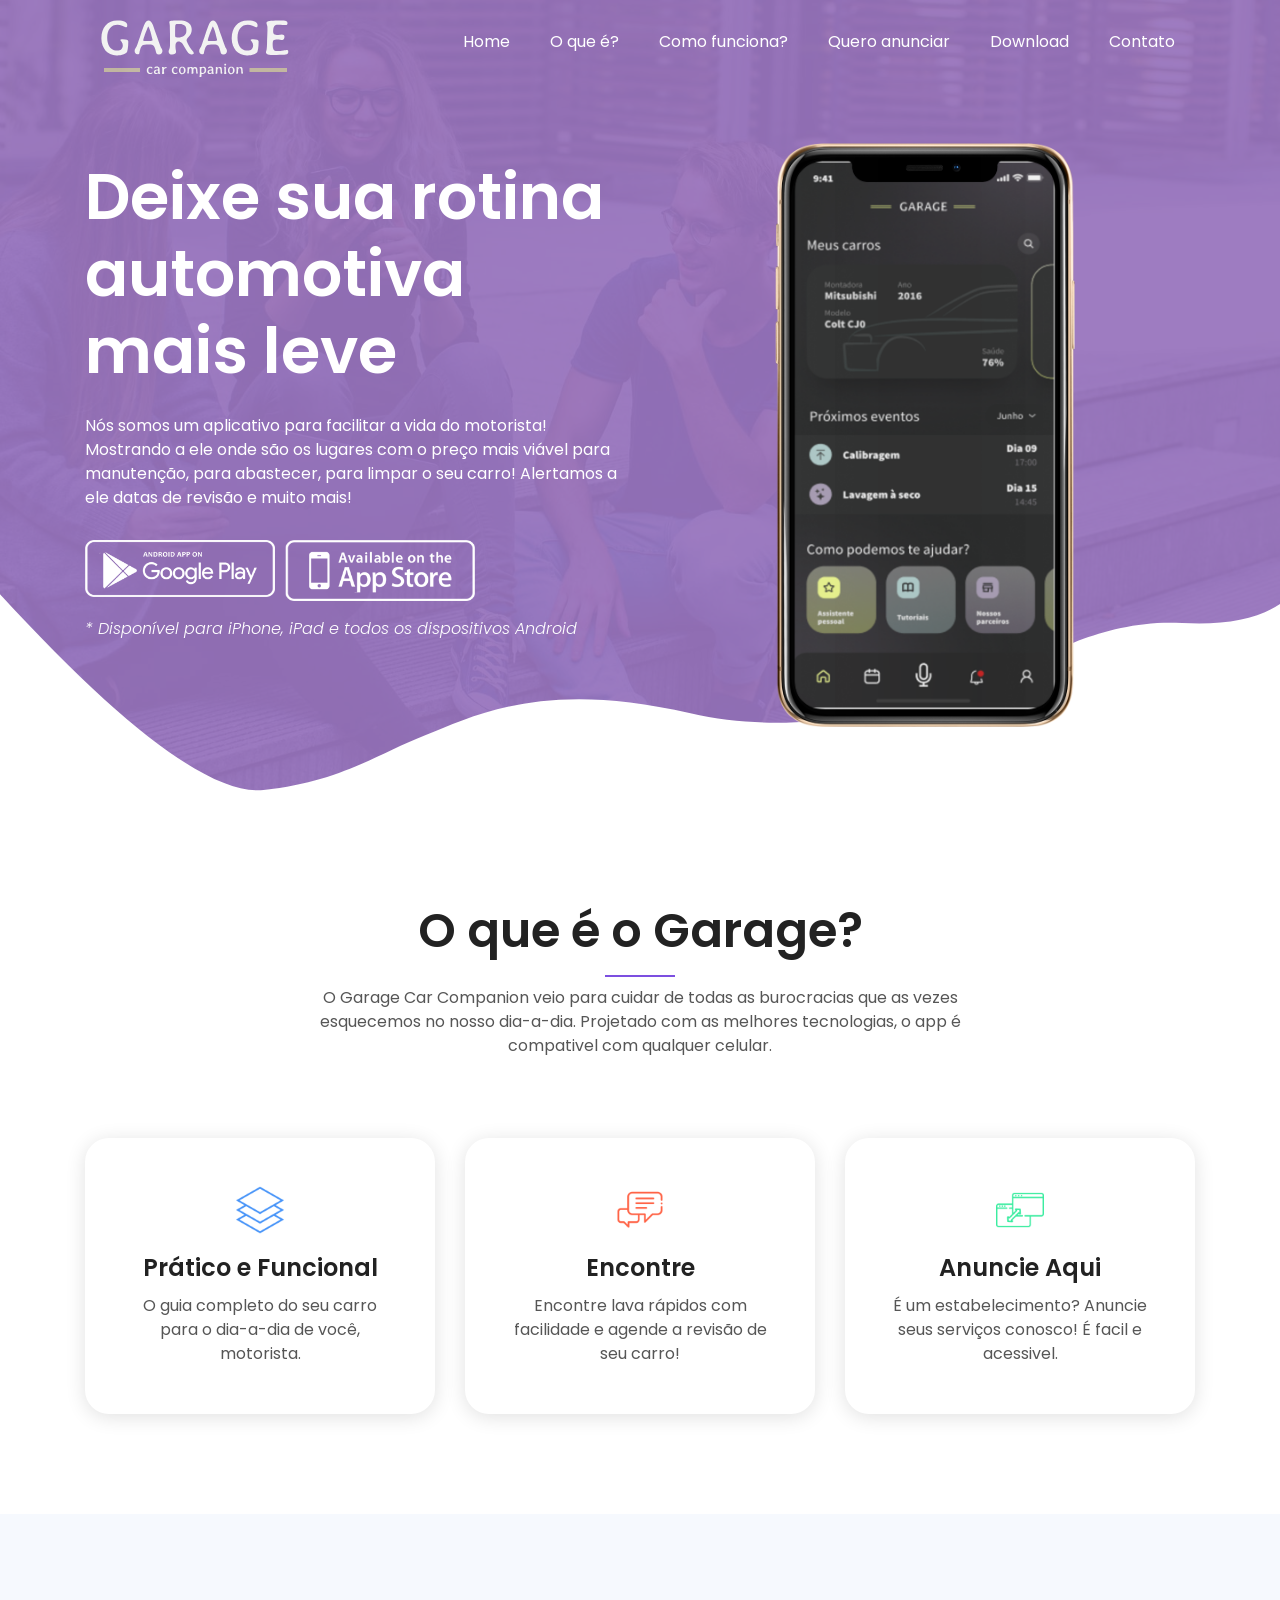
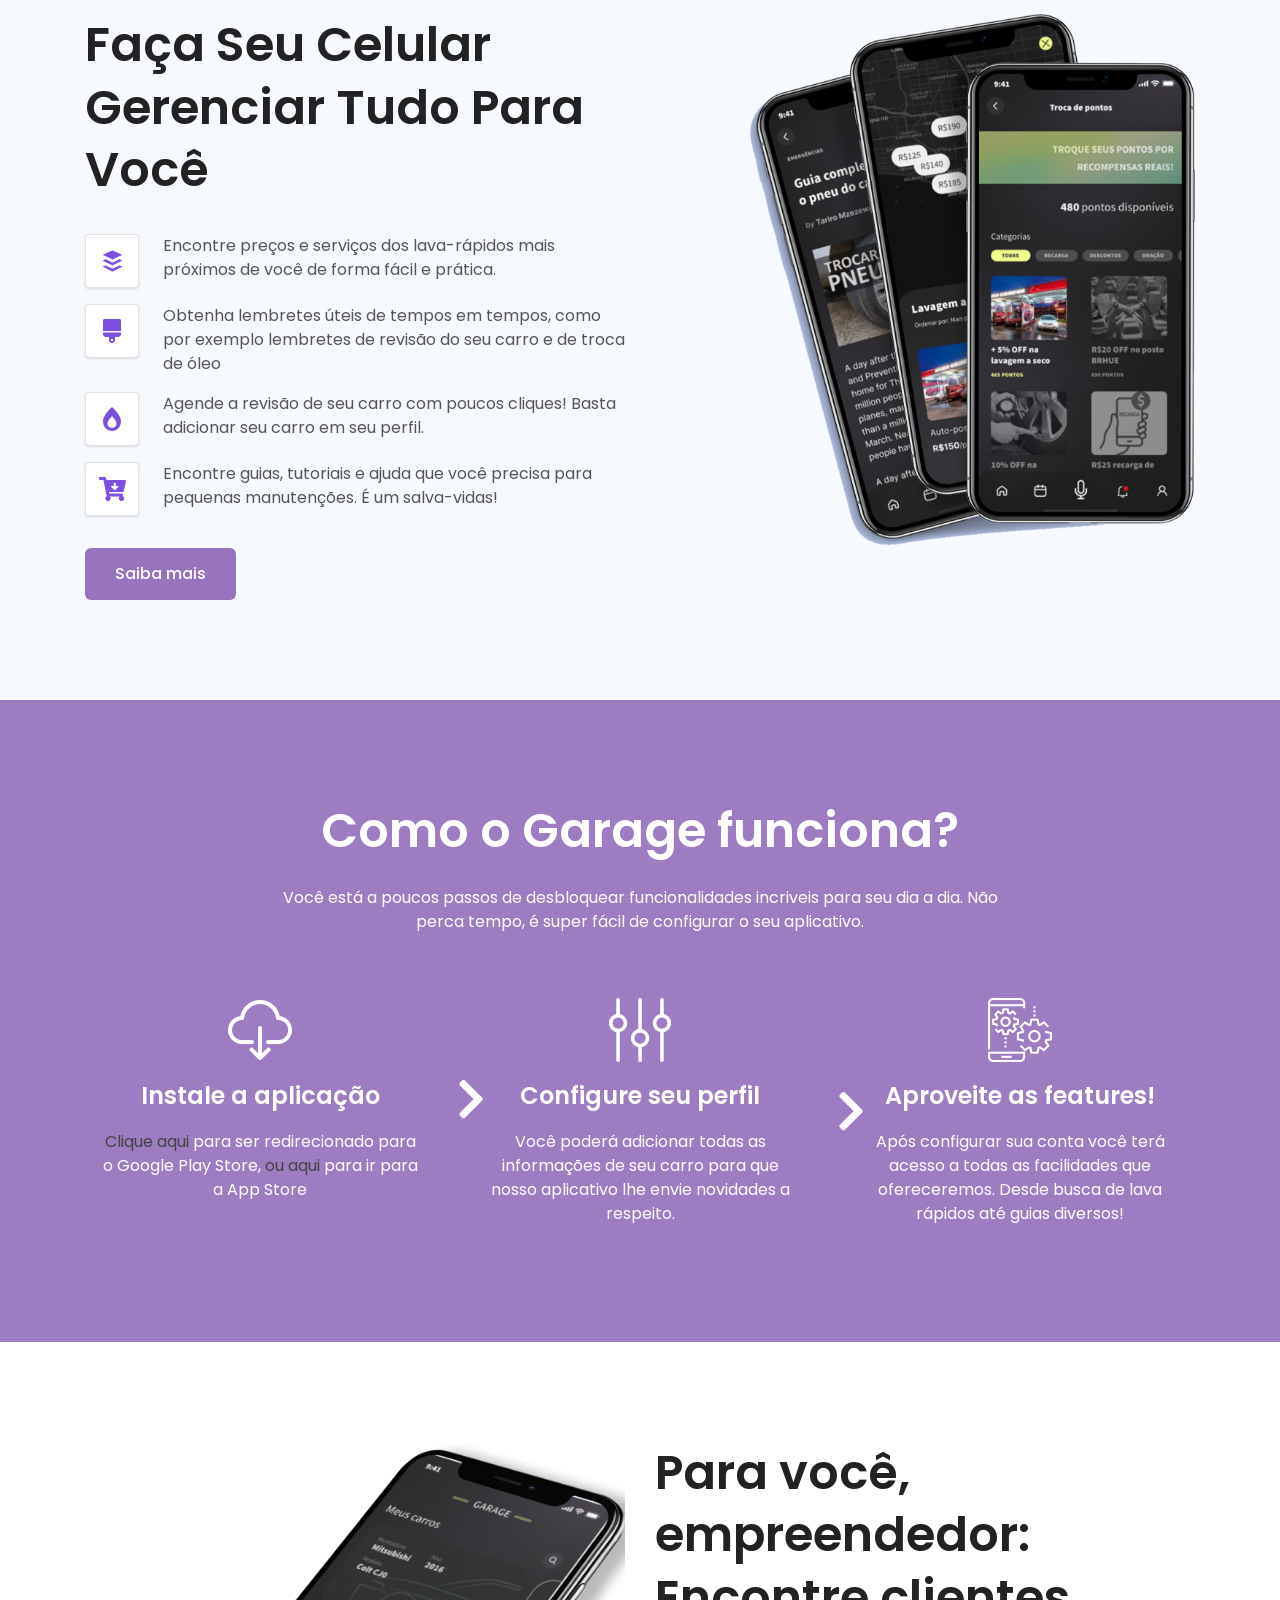
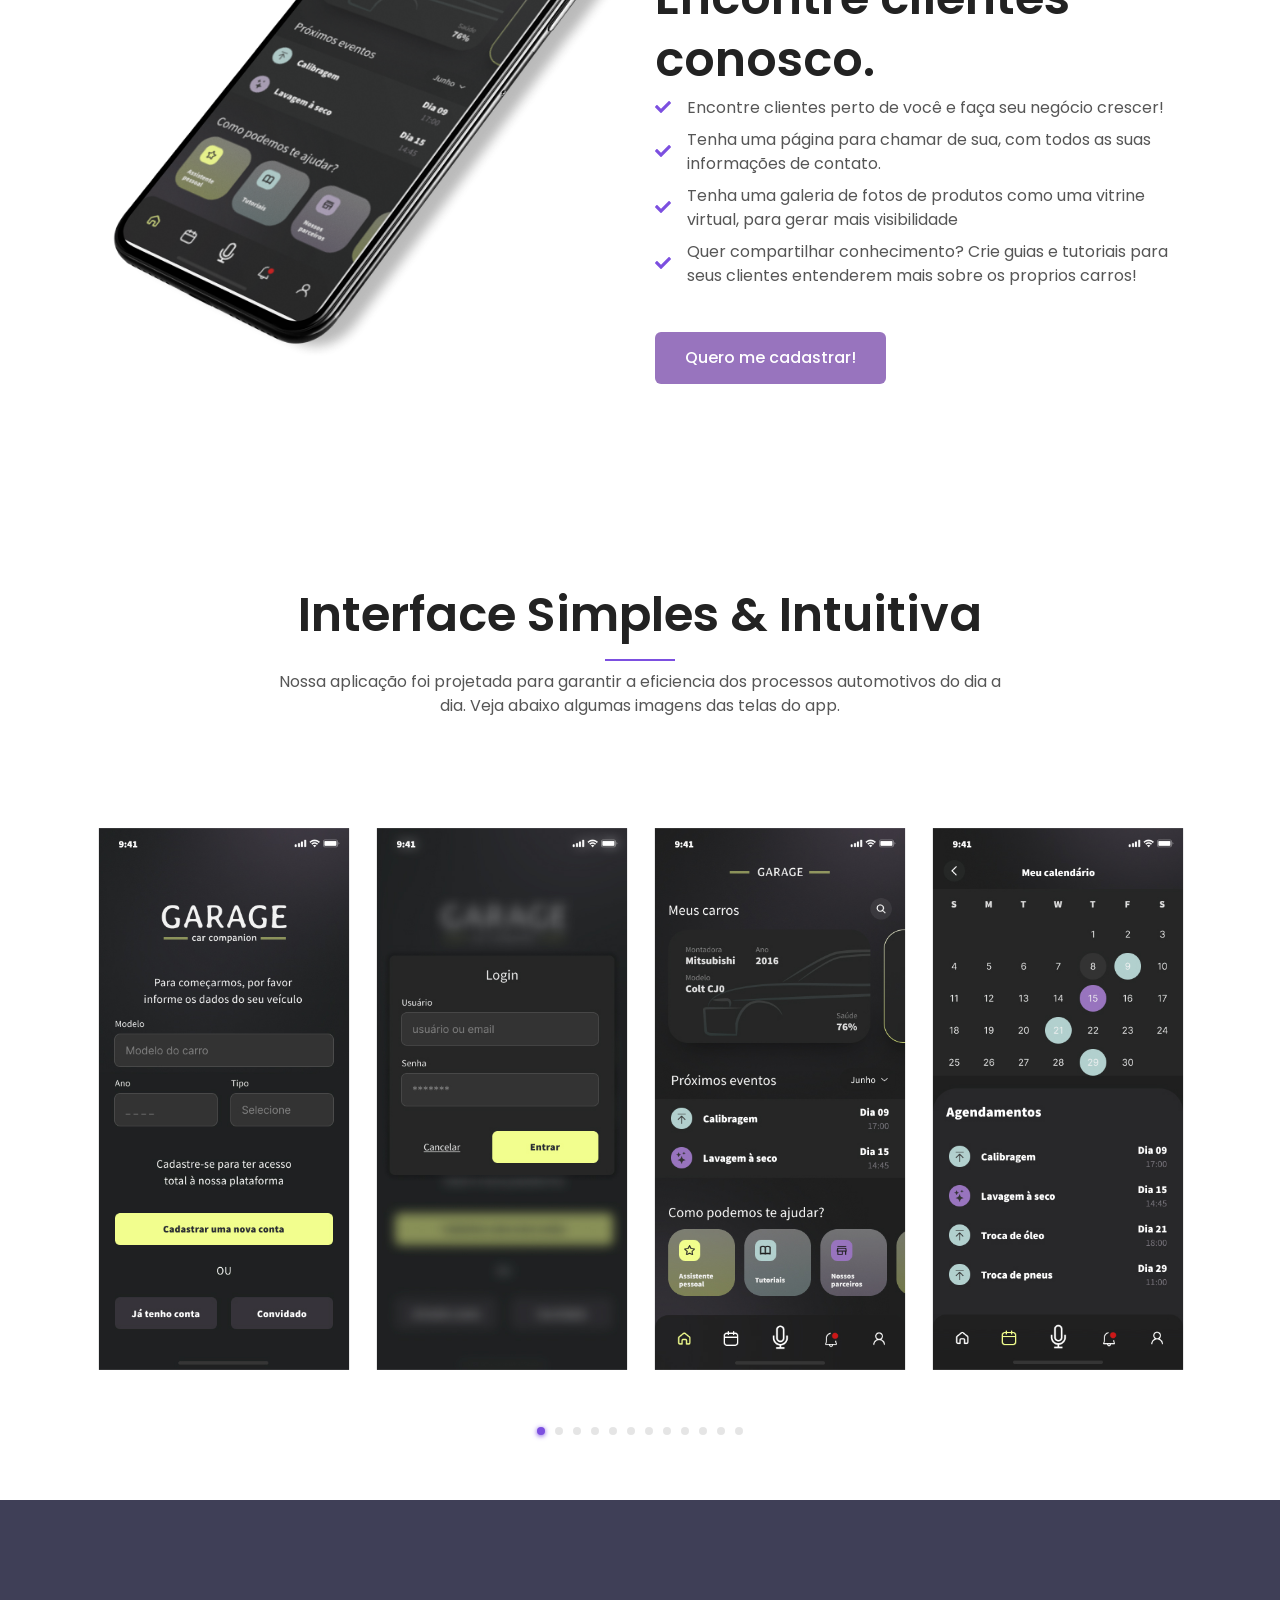
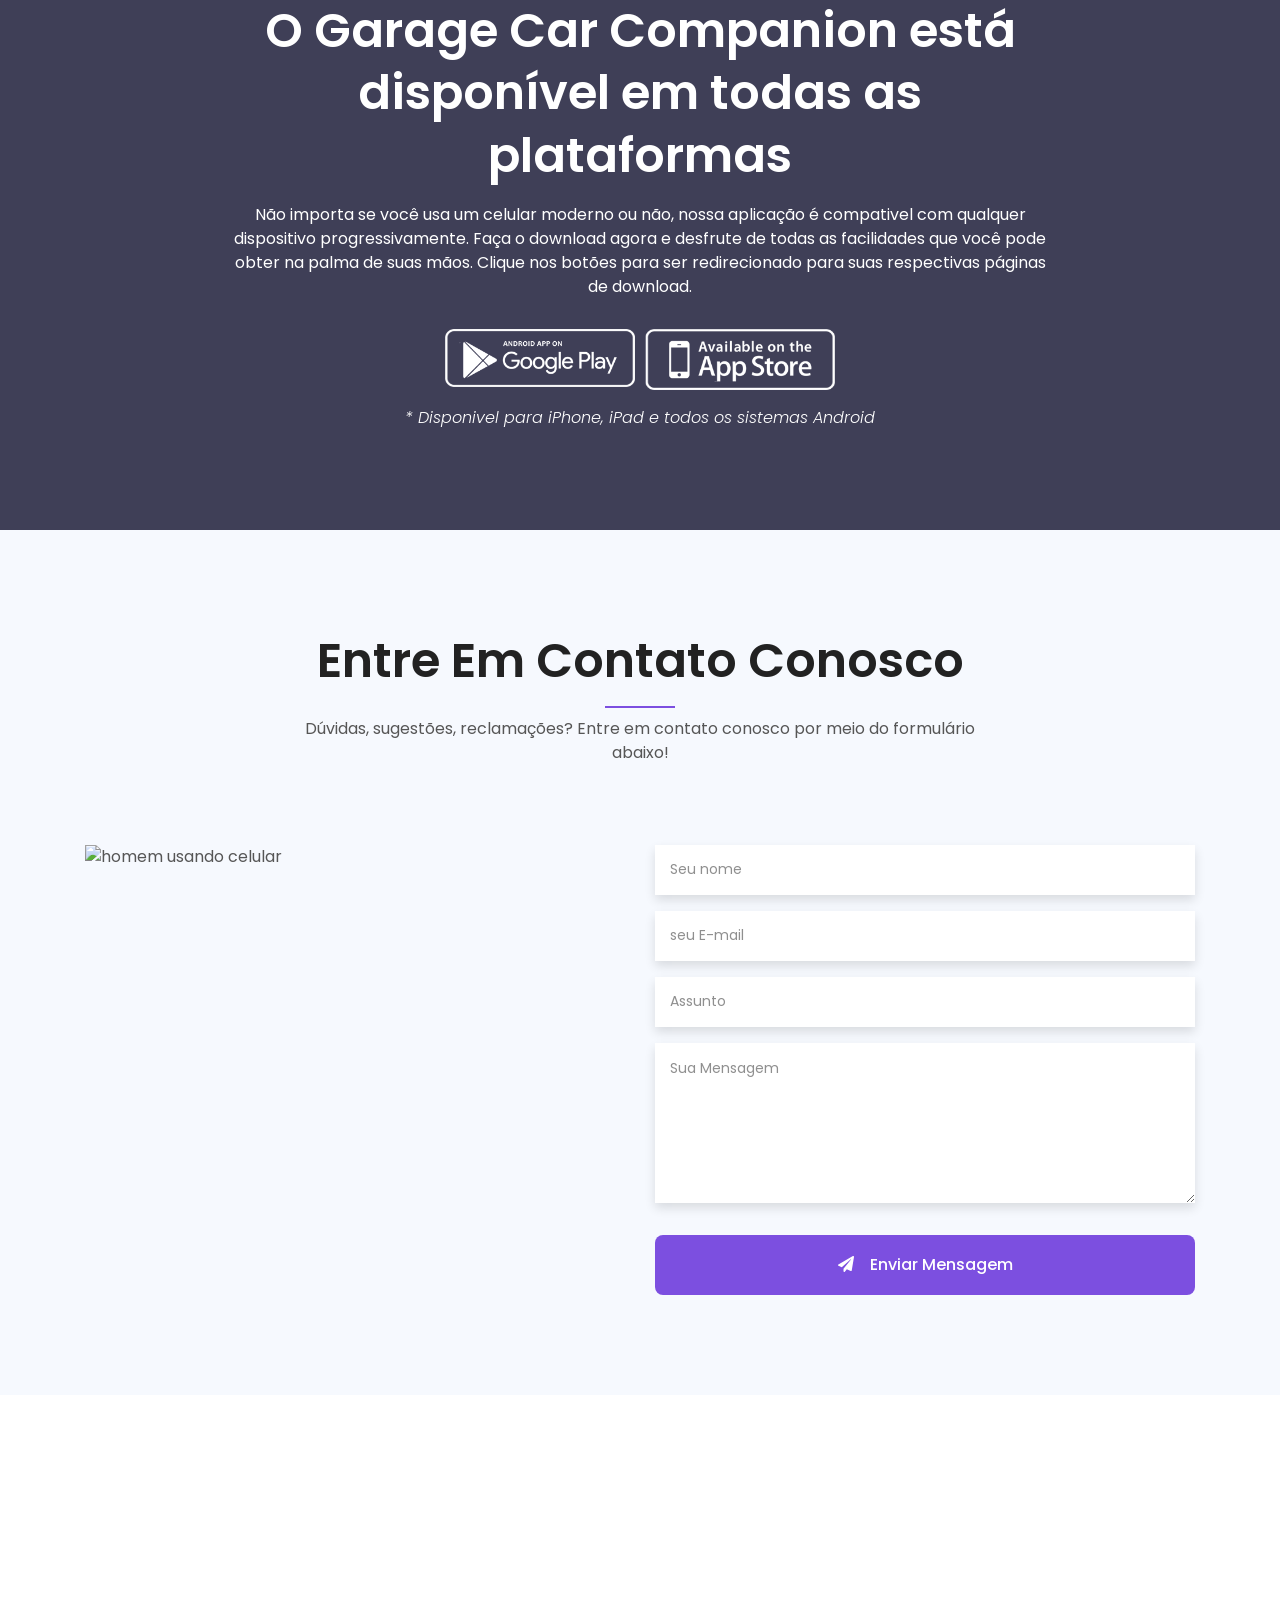
==== index.html @ cce2bc4c "first commit" ====
<!doctype html>
<html class="no-js" lang="pt-br">
<head>
    <meta charset="UTF-8">
    <meta author="Vallori Solutions">
    <meta name="description" content="Garage Car Companion é um aplicativo criado para facilitar a vida do motorista">
    <meta http-equiv="X-UA-Compatible" content="IE=edge">
    <meta name="viewport" content="width=device-width, initial-scale=1, shrink-to-fit=no">
    <title>Garage Car Companion</title>
    <link rel="icon" href="assets/img/favicon.svg">
    <link rel="stylesheet" href="assets/css/style.css">
</head>

<body>
  
    <div id="scrollUp" title="Scroll To Top">
        <i class="fas fa-arrow-up"></i>
    </div>
    
 
    <div class="main">
        
        <header class="navbar navbar-sticky navbar-expand-lg navbar-dark">
            <div class="container position-relative">
                <a class="navbar-brand scroll" href="#home">
                    <img class="navbar-brand-regular" src="assets/img/logo/logo-white.svg" alt="brand-logo">
                    <img class="navbar-brand-sticky" src="assets/img/logo/logo.svg" alt="sticky brand-logo">
                </a>
                <button class="navbar-toggler d-lg-none" type="button" data-toggle="navbarToggler" aria-label="Toggle navigation">
                    <span class="navbar-toggler-icon"></span>
                </button>

                <div class="navbar-inner">
                    <button class="navbar-toggler d-lg-none" type="button" data-toggle="navbarToggler" aria-label="Toggle navigation">
                        <span class="navbar-toggler-icon"></span>
                    </button>
                    <nav>
                        <ul class="navbar-nav" id="navbar-nav">
                            <li class="nav-item">
                                <a class="nav-link scroll" href="#home">Home</a>
                            </li>
                            <li class="nav-item">
                                <a class="nav-link scroll" href="#oquee">O que é?</a>
                            </li>
                            <li class="nav-item">
                                <a class="nav-link scroll" href="#comofunciona">Como funciona?</a>
                            </li>
                            <li class="nav-item">
                                <a class="nav-link scroll" href="#queroanunciar">Quero anunciar</a>
                            </li>
                            <li class="nav-item">
                                <a class="nav-link scroll" href="#download">Download</a>
                            </li>
                            <li class="nav-item">
                                <a class="nav-link scroll" href="#contato">Contato</a>
                            </li>
                        </ul>
                    </nav>
                </div>
            </div>
        </header>
        
        <section id="home" class="section welcome-area bg-overlay overflow-hidden d-flex align-items-center">
            <div class="container">
                <div class="row align-items-center">
                   
                    <div class="col-12 col-md-7 col-lg-6">
                        <div class="welcome-intro">
                            <h1 class="text-white">Deixe sua rotina automotiva mais leve </h1>
                            <p class="text-white my-4">Nós somos um aplicativo para facilitar a vida do motorista! Mostrando a ele onde são os lugares com o preço mais viável para manutenção, para abastecer, para limpar o seu carro! Alertamos a ele datas de revisão e muito mais! </p>
                            <div class="button-group store-buttons d-flex">
                                <a href="#">
                                    <img src="assets/img/icon/google-play.png" alt="">
                                </a>
                                <a href="#">
                                    <img src="assets/img/icon/app-store.png" alt="">
                                </a>
                            </div>
                            <span class="d-inline-block text-white fw-3 font-italic mt-3">* Disponível para iPhone, iPad e todos os dispositivos Android</span>
                        </div>
                    </div>
                    <div class="col-12 col-md-5 col-lg-6">
                        <div class="welcome-thumb mx-auto" data-aos="fade-left" data-aos-delay="500" data-aos-duration="1000">
                            <img src="assets//img/mockups/welcome-mockup.png" alt="">
                        </div>
                    </div>
                </div>
            </div>
            <div class="shape-bottom">
                <svg viewBox="0 0 1920 310" version="1.1" xmlns="http://www.w3.org/2000/svg" xmlns:xlink="http://www.w3.org/1999/xlink" class="svg replaced-svg">
                    <title>globalSolutions Shape</title>
                    <desc>Created with Sketch</desc>
                    <defs></defs>
                    <g id="globalSolutions-landing" stroke="none" stroke-width="1" fill="none" fill-rule="evenodd">
                        <g id="sApp-v1.0" transform="translate(0.000000, -554.000000)" fill="#FFFFFF">
                            <path d="M-3,551 C186.257589,757.321118 319.044414,856.322454 395.360475,848.004007 C509.834566,835.526337 561.525143,796.329212 637.731734,765.961549 C713.938325,735.593886 816.980646,681.910577 1035.72208,733.065469 C1254.46351,784.220361 1511.54925,678.92359 1539.40808,662.398665 C1567.2669,645.87374 1660.9143,591.478574 1773.19378,597.641868 C1848.04677,601.75073 1901.75645,588.357675 1934.32284,557.462704 L1934.32284,863.183395 L-3,863.183395" id="sApp-v1.0"></path>
                        </g>
                    </g>
                </svg>
            </div>
        </section>
       
        <section id="oquee" class="section features-area style-two overflow-hidden ptb_100">
            <div class="container">
                <div class="row justify-content-center">
                    <div class="col-12 col-md-10 col-lg-8">
                        <div class="section-heading text-center">
                            <h2>O que é o Garage?</h2>
                            <p class="d-none d-sm-block mt-4">O Garage Car Companion veio para cuidar de todas as burocracias que as vezes esquecemos no nosso dia-a-dia. Projetado com as melhores tecnologias, o app é compativel com qualquer celular.</p>
                            <p class="d-block d-sm-none mt-4">Veja abaixo as <i>features</i> de nosso app.</p>
                        </div>
                    </div>
                </div>
                <div class="row">
                    <div class="col-12 col-md-6 col-lg-4 res-margin">
                        <div class="image-box text-center icon-1 p-5 wow fadeInLeft" data-wow-delay="0.4s">
                            
                            <div class="featured-img mb-3">
                                <img class="avatar-sm" src="assets/img/icon/featured-img/layers.png" alt="">
                            </div>
                            <div class="icon-text">
                                <h3 class="mb-2">Prático e Funcional</h3>
                                <p>O guia completo do seu carro para o dia-a-dia de você, motorista.</p>
                            </div>
                        </div>
                    </div>
                    <div class="col-12 col-md-6 col-lg-4 res-margin">
                        <div class="image-box text-center icon-1 p-5 wow fadeInUp" data-wow-delay="0.2s">
                            <div class="featured-img mb-3">
                                <img class="avatar-sm" src="assets/img/icon/featured-img/speak.png" alt="">
                            </div>
                            <div class="icon-text">
                                <h3 class="mb-2">Encontre</h3>
                                <p>Encontre lava rápidos com facilidade e agende a revisão de seu carro!</p>
                            </div>
                        </div>
                    </div>
                    <div class="col-12 col-md-6 col-lg-4">
                        <div class="image-box text-center icon-1 p-5 wow fadeInRight" data-wow-delay="0.4s">
                            <div class="featured-img mb-3">
                                <img class="avatar-sm" src="assets/img/icon/featured-img/seo-and-web.png" alt="">
                            </div>
                            <div class="icon-text">
                                <h3 class="mb-2">Anuncie Aqui</h3>
                                <p>É um estabelecimento? Anuncie seus serviços conosco! É facil e acessivel.</p>
                            </div>
                        </div>
                    </div>
                </div>
            </div>
        </section>
      
        <section class="section service-area bg-gray overflow-hidden ptb_100">
            <div class="container">
                <div class="row justify-content-between">
                    <div class="col-12 col-lg-6 order-2 order-lg-1">
                        <div class="service-text pt-4 pt-lg-0">
                            <h2 class="text-capitalize mb-4">Faça seu celular gerenciar tudo para você</h2>
                            <ul class="service-list">
                                <li class="single-service media py-2">
                                    <div class="service-icon pr-4">
                                        <span><i class="fab fa-buffer"></i></span>
                                    </div>
                                    <div class="service-text media-body">
                                        <p>Encontre preços e serviços dos lava-rápidos mais próximos de você de forma fácil e prática.</p>
                                    </div>
                                </li>
                                <li class="single-service media py-2">
                                    <div class="service-icon pr-4">
                                        <span><i class="fas fa-brush"></i></span>
                                    </div>
                                    <div class="service-text media-body">
                                        <p>Obtenha lembretes úteis de tempos em tempos, como por exemplo lembretes de revisão do seu carro e de troca de óleo</p>
                                    </div>
                                </li>
                                <li class="single-service media py-2">
                                    <div class="service-icon pr-4">
                                        <span><i class="fas fa-burn"></i></span>
                                    </div>
                                    <div class="service-text media-body">
                                        <p>Agende a revisão de seu carro com poucos cliques! Basta adicionar seu carro em seu perfil.</p>
                                    </div>
                                </li>
                                <li class="single-service media py-2">
                                    <div class="service-icon pr-4">
                                        <span><i class="fas fa-cart-arrow-down"></i></span>
                                    </div>
                                    <div class="service-text media-body">
                                        <p>Encontre guias, tutoriais e ajuda que você precisa para pequenas manutenções. É um salva-vidas!</p>
                                    </div>
                                </li>
                            </ul>
                            <a href="#" class="btn btn-bordered mt-4">Saiba mais</a>
                        </div>
                    </div>
                    <div class="col-12 col-lg-5 order-1 order-lg-2  d-none d-lg-block">
                            <img src="assets/img/mockups/welcome-mockup-2.png" alt="">
                    </div>
                </div>
            </div>
        </section>
     
       
        <section class="section work-area bg-overlay overflow-hidden ptb_100" id="comofunciona">
            <div class="container">
                <div class="row justify-content-center">
                    <div class="col-12 col-md-10 col-lg-8">
                        <div class="work-content text-center">
                            <h2 class="text-white">Como o Garage funciona?</h2>
                            <p class="d-none d-sm-block text-white my-3 mt-sm-4 mb-sm-5">Você está a poucos passos de desbloquear funcionalidades incriveis para seu dia a dia. Não perca tempo, é super fácil de configurar o seu aplicativo.</p>
                            <p class="d-block d-sm-none text-white my-3">Você está a poucos passos de desbloquear funcionalidades incriveis para seu dia a dia.</p>
                        </div>
                    </div>
                </div>
                <div class="row">
                    <div class="col-12 col-md-4">
                        <div class="single-work text-center p-3">
                            <div class="work-icon">
                                <img class="avatar-md" src="assets/img/icon/work/download.png" alt="">
                            </div>
                            <h3 class="text-white py-3">Instale a aplicação</h3>
                            <p class="text-white"><a href="#" target="_blank" rel="noopener noreferrer">Clique aqui</a> para ser redirecionado para o Google Play Store, <a href="#" target="_blank" rel="noopener noreferrer">ou aqui</a> para ir para a App Store</p>
                        </div>
                    </div>
                    <div class="col-12 col-md-4">
                        <div class="single-work text-center p-3">
                            <div class="work-icon">
                                <img class="avatar-md" src="assets/img/icon/work/settings.png" alt="">
                            </div>
                            <h3 class="text-white py-3">Configure seu perfil</h3>
                            <p class="text-white">Você poderá adicionar todas as informações de seu carro para que nosso aplicativo lhe envie novidades a respeito.</p>
                        </div>
                    </div>
                    <div class="col-12 col-md-4">
                        <div class="single-work text-center p-3">
                            <div class="work-icon">
                                <img class="avatar-md" src="assets/img/icon/work/app.png" alt="">
                            </div>
                            <h3 class="text-white py-3">Aproveite as features!</h3>
                            <p class="text-white">Após configurar sua conta você terá acesso a todas as facilidades que ofereceremos. Desde busca de lava rápidos até guias diversos!</p>
                        </div>
                    </div>
                </div>
            </div>
        </section>
        
        
        <section class="section discover-area overflow-hidden ptb_100" id="queroanunciar">
            <div class="container">
                <div class="row justify-content-between">
                    <div class="col-12 col-lg-6 order-2 order-lg-1">
                        <div class="service-thumb discover-thumb mx-auto pt-5 pt-lg-0">
                            <img src="assets/img/mockups/iphone_x.png" alt="">
                        </div>
                    </div>
                    <div class="col-12 col-lg-6 order-1 order-lg-2">
                        <div class="discover-text pt-4 pt-lg-0">
                            <h2 class="pb-4 pb-sm-0">Para você, empreendedor: Encontre clientes conosco.</h2>
                            
                            <ul class="check-list">
                                <li class="py-1">
                                    <div class="list-box media">
                                        <span class="icon align-self-center"><i class="fas fa-check"></i></span>
                                        <span class="media-body pl-3">Encontre clientes perto de você e faça seu negócio crescer!</span>
                                    </div>
                                </li>
                                <li class="py-1">
                                    <div class="list-box media">
                                        <span class="icon align-self-center"><i class="fas fa-check"></i></span>
                                        <span class="media-body pl-3">Tenha uma página para chamar de sua, com todos as suas informações de contato.</span>
                                    </div>
                                </li>
                                <li class="py-1">
                                    <div class="list-box media">
                                        <span class="icon align-self-center"><i class="fas fa-check"></i></span>
                                        <span class="media-body pl-3">Tenha uma galeria de fotos de produtos como uma vitrine virtual, para gerar mais visibilidade</span>
                                    </div>
                                </li>
                                <li class="py-1">
                                    <div class="list-box media">
                                        <span class="icon align-self-center"><i class="fas fa-check"></i></span>
                                        <span class="media-body pl-3">Quer compartilhar conhecimento? Crie guias e tutoriais para seus clientes entenderem mais sobre os proprios carros!</span>
                                    </div>
                                </li>
                            </ul>
                            <div class="icon-box d-flex mt-3">
                                <a href="#" class="btn btn-bordered mt-4">Quero me cadastrar!</a>
                                
                            </div>
                        </div>
                    </div>
                </div>
            </div>
        </section>

        <section class="section screenshots-area ptb_100">
            <div class="container">
                <div class="row justify-content-center">
                    <div class="col-12 col-md-10 col-lg-8">
                        <!-- Section Heading -->
                        <div class="section-heading text-center">
                            <h2 class="text-capitalize">Interface Simples &amp; Intuitiva</h2>
                            <p class="d-none d-sm-block mt-4">Nossa aplicação foi projetada para garantir a eficiencia dos processos automotivos do dia a dia. Veja abaixo algumas imagens das telas do app.</p>
                            <p class="d-block d-sm-none mt-4">Veja abaixo algumas imagens das telas do app.</p>
                        </div>
                    </div>
                </div>
                <div class="row">
                    <div class="col-12">
                        
                        <div class="app-screenshots">
                            <div class="single-screenshot">
                                <img src="assets/img/screenshots/1.jpg" alt="">
                            </div>
                            <div class="single-screenshot">
                                <img src="assets/img/screenshots/2.jpg" alt="">
                            </div>
                            <div class="single-screenshot">
                                <img src="assets/img/screenshots/3.jpg" alt="">
                            </div>
                            <div class="single-screenshot">
                                <img src="assets/img/screenshots/4.jpg" alt="">
                            </div>
                            <div class="single-screenshot">
                                <img src="assets/img/screenshots/5.jpg" alt="">
                            </div>
                            <div class="single-screenshot">
                                <img src="assets/img/screenshots/6.jpg" alt="">
                            </div>
                            <div class="single-screenshot">
                                <img src="assets/img/screenshots/7.jpg" alt="">
                            </div>
                            <div class="single-screenshot">
                                <img src="assets/img/screenshots/8.jpg" alt="">
                            </div>
                            <div class="single-screenshot">
                                <img src="assets/img/screenshots/9.jpg" alt="">
                            </div>
                            <div class="single-screenshot">
                                <img src="assets/img/screenshots/10.jpg" alt="">
                            </div>
                            <div class="single-screenshot">
                                <img src="assets/img/screenshots/11.jpg" alt="">
                            </div>
                            <div class="single-screenshot">
                                <img src="assets/img/screenshots/12.jpg" alt="">
                            </div>
                        </div>
                    </div>
                </div>
            </div>
        </section>
        
        <section id="download" class="section download-area overlay-dark ptb_100">
            <div class="container">
                <div class="row justify-content-center">
                    <div class="col-12 col-md-10 col-lg-9">
                        <!-- Download Text -->
                        <div class="download-text text-center">
                            <h2 class="text-white">O Garage Car Companion está disponível em todas as plataformas</h2>
                            <p class="text-white my-3 d-none d-sm-block">Não importa se você usa um celular moderno ou não, nossa aplicação é compativel com qualquer dispositivo progressivamente. Faça o download agora e desfrute de todas as facilidades que você pode obter na palma de suas mãos. Clique nos botões para ser redirecionado para suas respectivas páginas de download.</p>
                            <p class="text-white my-3 d-block d-sm-none">Faça o download agora e desfrute de todas as facilidades que você pode obter na palma de suas mãos. Clique nos botões para ser redirecionado para suas respectivas páginas de download.</p>
                            <!-- Store Buttons -->
                            <div class="button-group store-buttons d-flex justify-content-center">
                                <a href="#">
                                    <img src="assets/img/icon/google-play.png" alt="">
                                </a>
                                <a href="#">
                                    <img src="assets/img/icon/app-store.png" alt="">
                                </a>
                            </div>
                            <span class="d-inline-block text-white fw-3 font-italic mt-3">* Disponivel para iPhone, iPad e todos os sistemas Android</span>
                        </div>
                    </div>
                </div>
            </div>
        </section>
      
    
        <section id="contato" class="contact-area bg-gray ptb_100">
            <div class="container">
                <div class="row justify-content-center">
                    <div class="col-12 col-md-10 col-lg-8">
                        <div class="section-heading text-center">
                            <h2 class="text-capitalize">Entre em contato conosco</h2>
                            <p class="d-none d-sm-block mt-4">Dúvidas, sugestões, reclamações? Entre em contato conosco por meio do formulário abaixo!</p>
                            <p class="d-block d-sm-none mt-4">Dúvidas, sugestões, reclamações? Entre em contato conosco por meio do formulário abaixo!</p>
                        </div>
                    </div>
                </div>
                <div class="row justify-content-between">
                    <div class="col-12 col-md-5">
                        <img src="/assets/img/contato-img.png" alt="homem usando celular">
                    </div>
                    <div class="col-12 col-md-6 pt-4 pt-md-0">
                        <div class="contact-box text-center">
                            <form id="contact-form">
                                <div class="row">
                                    <div class="col-12">
                                        <div class="form-group">
                                            <input type="text" class="form-control" name="name" placeholder="Seu nome" required="required">
                                        </div>
                                        <div class="form-group">
                                            <input type="email" class="form-control" name="email" placeholder="seu E-mail" required="required">
                                        </div>
                                        <div class="form-group">
                                            <input type="text" class="form-control" name="subject" placeholder="Assunto" required="required">
                                        </div>
                                    </div>
                                    <div class="col-12">
                                        <div class="form-group">
                                            <textarea class="form-control" name="message" placeholder="Sua Mensagem" required="required"></textarea>
                                        </div>
                                    </div>
                                    <div class="col-12">
                                        <button type="button" class="btn btn-lg btn-block mt-3"><span class="text-white pr-3"><i class="fas fa-paper-plane"></i></span>Enviar Mensagem</button>
                                    </div>
                                </div>
                            </form>
                        </div>
                    </div>
                </div>
            </div>
        </section>
        <div class="height-emulator d-none d-lg-block"></div>
        <footer class="footer-area footer-fixed">
            <div class="footer-top ptb_100">
                <div class="container">
                    <div class="row">
                        <div class="col-12 col-sm-6 col-lg-3">
                            <div class="footer-items">
                                <a class="navbar-brand" href="#">
                                    <img class="logo" src="assets/img/logo/logo.png" alt="">
                                </a>
                                <p class="mt-2 mb-3">Se você é um lava-rápido ou um estabelecimento de assitencia a carros, entre em contato conosco!</p>
                                <div class="social-icons d-flex">
                                    <a class="facebook" href="#">
                                        <i class="fab fa-facebook-f"></i>
                                        <i class="fab fa-facebook-f"></i>
                                    </a>
                                    <a class="twitter" href="#">
                                        <i class="fab fa-twitter"></i>
                                        <i class="fab fa-twitter"></i>
                                    </a>
                                    <a class="google-plus" href="#">
                                        <i class="fab fa-google-plus-g"></i>
                                        <i class="fab fa-google-plus-g"></i>
                                    </a>
                                    <a class="vine" href="#">
                                        <i class="fab fa-vine"></i>
                                        <i class="fab fa-vine"></i>
                                    </a>
                                </div>
                            </div>
                        </div>
                        <div class="col-12 col-sm-6 col-lg-3">
                            <div class="footer-items">
                                <h3 class="footer-title mb-2">Mapa do Site</h3>
                                <ul>
                                    <li class="py-2"><a class="scroll" href="#home">Home</a></li>
                                    <li class="py-2"><a class="scroll" href="#oquee">O que é?</a></li>
                                    <li class="py-2"><a class="scroll" href="#comofunciona">Como Funciona</a></li>
                                    <li class="py-2"><a class="scroll" href="#queroanunciar">Quero anunciar</a></li>
                                    <li class="py-2"><a class="scroll" href="#download">Download</a></li>
                                    <li class="py-2"><a class="scroll" href="#contato">Contato</a></li>
                                </ul>
                            </div>
                        </div>
                        <div class="col-12 col-sm-6 col-lg-3">
                            <div class="footer-items">
                                <h3 class="footer-title mb-2">Product Help</h3>
                                <ul>
                                    <li class="py-2"><a href="#">FAQ</a></li>
                                    <li class="py-2"><a href="#">Politica de Privacidade</a></li>
                                    <li class="py-2"><a href="#">Suporte</a></li>
                                    <li class="py-2"><a href="#">Termos e Condições</a></li>
                                    <li class="py-2"><a class="scroll" href="#">Contato</a></li>
                                </ul>
                            </div>
                        </div>
                        <div class="col-12 col-sm-6 col-lg-3">
                            <div class="footer-items">
                                <h3 class="footer-title mb-2">Download</h3>
                                <div class="button-group store-buttons store-black d-flex flex-wrap">
                                    <a href="#">
                                        <img src="assets/img/icon/google-play-black.png" alt="">
                                    </a>
                                    <a href="#">
                                        <img src="assets/img/icon/app-store-black.png" alt="">
                                    </a>
                                </div>
                            </div>
                        </div>
                    </div>
                </div>
            </div>
            <div class="footer-bottom">
                <div class="container">
                    <div class="row">
                        <div class="col-12">
                            <div class="copyright-area d-flex flex-wrap justify-content-center justify-content-sm-between text-center py-4">

                                <div class="copyright-left">&copy; Copyrights 2021 Vallori Solutions -  Todos os direitos reservados.</div>

                                <div class="copyright-right">Feito com <i class="fas fa-heart"></i> por <a href="#">Vallori</a></div>
                            </div>
                        </div>
                    </div>
                </div>
            </div>
        </footer>
    </div>


    <script src="assets/js/jquery/jquery.min.js"></script>
    <script src="assets/js/bootstrap/popper.min.js"></script>
    <script src="assets/js/bootstrap/bootstrap.min.js"></script>
    <script src="assets/js/plugins/plugins.min.js"></script>
    <script src="assets/js/active.js"></script>
</body>

</html>
---- assets/css/style.css ----
@import url("https://fonts.googleapis.com/css?family=Poppins:300,400,500,600,700&amp;display=swap");

@import url(vendor/bootstrap.min.css);
@import url(font-awesome.min.css);
@import url(fonts/flaticon.css);
@import url(vendor/animate.min.css);
@import url(vendor/aos.css);
@import url(vendor/owl.carousel.min.css);
@import url(vendor/slick.css);
@import url(vendor/jquery.fancybox.min.css);

:root {
  --primary-font: 'Poppins', sans-serif;
  --h1-size: 4rem;
  --h1-weight: 600;
  --h2-size: 3rem;
  --h2-weight: 600;
  --h3-size: 1.5rem;
  --h3-weight: 600;
  --h4-size: 1.3rem;
  --h4-weight: 600;
  --h5-size: 1.2rem;
  --h5-weight: 600;
  --h6-size: 1rem;
  --h6-weight: 600;
  --p-size: 1rem;
  --p-weight: 400;
  --nav-item-color: #444;
  --nav-hover-color: #2c2e30;
  --nav-toggler-color: #7e8085;
  --primary-color: #565656;
  --primary-color-2: #7c4fe0;
  --secondary-color: #666;
  --secondary-color-2: #777;
  --social-color-1: #3b5999;
  --social-color-2: #55acee;
  --social-color-3: #dd4b39;
  --social-color-4: #00b489;
  --white-color: #ffffff;
  --primary-t-color: #222;
  --primary-p-color: #565656;
  --primary-l-color: rgba(0, 0, 0, 0.12);
  --secondary-l-color: rgba(45, 49, 54, 0.09);
  --valid-color: #28a745;
  --invalid-color: #ffa200;
  --primary-bg-color: #f6f9fe;
  --primary-bg-color-2: #9874BE;
  --primary-bg-color-3: #ffffff;
  --primary-bg-color-4: rgba(16, 16, 45, 1);
  --nav-bg-color: #d3d3d3;
}



* {
  margin: 0;
  padding: 0;
}

body {
  font-family: var(--primary-font);
  font-size: 1rem;
  line-height: 1.5;
  font-weight: 400;
  color: var(--primary-color);
}

@media (max-width: 991px) {
  .canvas-open {
    overflow: hidden;
  }
  .canvas-open .main:before {
    width: 100%;
    opacity: .95;
    visibility: visible;
  }
}

.main {
  background: var(--primary-bg-color-3);
}

section,
.section {
  position: relative;
}

.container {
  width: 100%;
  margin: 0 auto;
}

h1,
h2,
h3,
h4,
h5,
h6 {
  color: var(--primary-t-color);
  margin-bottom: 0;
}

h1 {
  font-size: var(--h1-size);
  font-weight: var(--h1-weight);
  line-height: 1.2;
}

h2 {
  font-size: var(--h2-size);
  font-weight: var(--h2-weight);
  line-height: 1.3;
}

h3 {
  font-size: var(--h3-size);
  font-weight: var(--h3-weight);
  line-height: 1.5;
}

h4 {
  font-size: var(--h4-size);
  font-weight: var(--h4-weight);
  line-height: 1.3;
}

h5 {
  font-size: var(--h5-size);
  font-weight: var(--h5-weight);
}

h6 {
  font-size: var(--h6-size);
  font-weight: var(--h6-weight);
}

p {
  font-size: var(--p-size);
  font-weight: var(--p-weight);
  line-height: 1.5;
  color: var(--primary-p-color);
  margin-bottom: 0;
}

a {
  color: var(--nav-item-color);
  text-decoration: none;
  outline: none;
  -webkit-box-shadow: none;
          box-shadow: none;
  -webkit-transition: all 0.3s ease 0s;
  transition: all 0.3s ease 0s;
}

a:hover, a:focus {
  color: var(--primary-color-2);
  text-decoration: none;
  outline: none;
  -webkit-box-shadow: none;
          box-shadow: none;
}

.text-body > a {
  text-decoration: underline;
  color: #212529;
}

ol, ul {
  margin: 0;
  padding: 0;
}

ol li, ul li {
  list-style: none;
}

img {
  height: auto;
  max-width: 100%;
}

/* ******************************
:: 4.0 COMMON CSS
****************************** */
.fw-3 {
  font-weight: 300;
}

.fw-4 {
  font-weight: 400;
}

.fw-5 {
  font-weight: 500;
}

.fw-6 {
  font-weight: 600;
}

.fw-7 {
  font-weight: 700;
}

.op-5 {
  opacity: 0.5;
}

.avatar-sm {
  height: 3rem;
  width: 3rem;
}

.avatar-md {
  height: 4rem;
  width: 4rem;
}

.avatar-lg {
  height: 5rem;
  width: 5rem;
}

@media (max-width: 575px) {
  .avatar-lg {
    height: 4rem;
    width: 4rem;
  }
}

.text-underlined {
  text-decoration: underline;
}

.text-underlined:hover, .text-underlined:focus {
  text-decoration: underline;
}

.text-primary {
  color: var(--primary-color-2) !important;
}

.text-secondary {
  color: var(--secondary-color) !important;
}

.featured-icon > span::before {
  font-size: 4.25rem;
  line-height: 1;
  color: var(--secondary-color-2);
  margin: 0;
}

.radius-100 {
  border-radius: 100px !important;
}

.h-100vh {
  height: 100vh;
}

.owl-carousel .owl-item img {
  width: auto;
}

.owl-prev:focus,
.owl-next:focus {
  outline: none;
}

.form-control {
  font-size: 15px;
  height: 60px;
  border: none;
  outline: none;
  padding-left: 20px;
  border-radius: 8px;
  -webkit-box-shadow: 0 1px 5px rgba(0, 0, 0, 0.1);
          box-shadow: 0 1px 5px rgba(0, 0, 0, 0.1);
}

.form-control:focus {
  border: none;
  outline: none;
  -webkit-box-shadow: 0 5px 10px rgba(0, 0, 0, 0.1);
          box-shadow: 0 5px 10px rgba(0, 0, 0, 0.1);
}

/*SECTION HEADING*/
.section-heading {
  margin-bottom: 80px;
}

@media (max-width: 991px) {
  .section-heading {
    margin-bottom: 50px;
  }
}

.section-heading > span {
  color: var(--primary-t-color);
}

.section-heading > h2 {
  position: relative;
}

@media (max-width: 575px) {
  .section-heading > h2 {
    line-height: 1.5;
  }
}

.section-heading > h2::after {
  position: absolute;
  content: '';
  height: 2px;
  width: 70px;
  background-color: var(--primary-color-2);
  bottom: -15px;
  left: 50%;
  -webkit-transform: translateX(-50%);
          transform: translateX(-50%);
}

.homepage-5 .features-area .section-heading > h2::after,
.contact-page .contact-area .section-heading > h2::after {
  left: 0;
  -webkit-transform: inherit;
          transform: inherit;
}

/*SECTION PADDING*/
.pt_0 {
  padding-top: 0;
}

.ptb_50 {
  padding: 50px 0;
}

.ptb_100 {
  padding: 100px 0;
}

@media only screen and (min-width: 768px) and (max-width: 991px) {
  .ptb_100 {
    padding: 70px 0;
  }
}

@media (max-width: 767px) {
  .ptb_100 {
    padding: 50px 0;
  }
}

.ptb_150 {
  padding: 150px 0;
}

@media only screen and (min-width: 768px) and (max-width: 991px) {
  .ptb_150 {
    padding: 100px 0;
  }
}

@media (max-width: 767px) {
  .ptb_150 {
    padding: 50px 0;
  }
}

.ptb_180 {
  padding: 180px 0;
}

@media only screen and (min-width: 768px) and (max-width: 991px) {
  .ptb_180 {
    padding: 130px 0;
  }
}

@media (max-width: 767px) {
  .ptb_180 {
    padding: 130px 0;
  }
}

@media (max-width: 575px) {
  .ptb_180 {
    padding: 80px 0;
  }
}

/*BUTTONS*/
.btn {
  font-size: 1rem;
  font-weight: 500;
  color: var(--white-color);
  line-height: 1;
  text-align: center;
  padding: 18px 30px;
  border: 0 none;
  border-radius: 6px;
  outline: 0 none;
  position: relative;
  z-index: 1;
}

.btn:hover, .btn:focus, .btn:active {
  color: var(--white-color);
  -webkit-box-shadow: 0 10px 25px rgba(0, 0, 0, 0.1);
          box-shadow: 0 10px 25px rgba(0, 0, 0, 0.1);
}

.btn.sApp-btn {
  background: transparent none repeat scroll 0 0;
  color: var(--nav-item-color);
  border-radius: 100px;
  letter-spacing: 1px;
}

.btn.sApp-btn:hover, .btn.sApp-btn:focus {
  color: var(--white-color);
}

.btn.sApp-btn:hover:after, .btn.sApp-btn:focus:after {
  opacity: 0;
}

.btn.sApp-btn:before {
  position: absolute;
  content: "";
  height: calc(100% + 4px);
  width: calc(100% + 4px);
  top: -2px;
  left: -2px;
  border-radius: 100px;
  -webkit-transition: all 0.3s ease 0s;
  transition: all 0.3s ease 0s;
  z-index: -2;
}

.btn.sApp-btn:after {
  position: absolute;
  content: "";
  height: 100%;
  width: 100%;
  top: 0;
  left: 0;
  border-radius: 100px;
  background: var(--white-color) none repeat scroll 0 0;
  -webkit-transition: all 0.3s ease 0s;
  transition: all 0.3s ease 0s;
  z-index: -1;
}

.btn-success {
  background: var(--valid-color) !important;
  border-color: var(--valid-color) !important;
}

.button-group {
  margin-top: 30px;
}

.button-group a {
  margin-right: 10px;
}

@media (max-width: 575px) {
  .button-group a {
    margin-top: 0;
    margin-right: 5px;
  }
}

.button-group a:last-child {
  margin-right: 0;
}

@media (max-width: 575px) {
  .button-group a .btn {
    padding: 12px 20px;
  }
}

.store-buttons a {
  text-align: left;
}

.store-buttons img {
  max-width: 190px;
}

@media (max-width: 991px) {
  .store-buttons img {
    max-width: 180px;
  }
}

@media (max-width: 575px) {
  .store-buttons img {
    max-width: 160px;
  }
}

.store-buttons.store-black img {
  max-width: 170px;
  margin-bottom: 10px;
}

@media (max-width: 991px) {
  .store-buttons.store-black img {
    max-width: 160px;
  }
}

@media (max-width: 575px) {
  .store-buttons.store-black img {
    max-width: 140px;
  }
}

@media (max-width: 991px) {
  .res-margin {
    margin-bottom: 45px;
  }
}

@media (max-width: 767px) {
  .res-margin {
    margin-bottom: 30px;
  }
}

/*BG SHAPE*/
.shapes-container {
  position: absolute;
  top: 0;
  left: 0;
  right: 0;
  bottom: 0;
}

.shape {
  position: relative;
}

.bg-shape {
  position: absolute;
  height: 190%;
  width: 100%;
  display: block;
  border-radius: 120px;
  background: var(--primary-bg-color-2);
  bottom: 0;
  right: 0;
  -webkit-transform: translate(35%, -28%) rotate(-35deg);
          transform: translate(35%, -28%) rotate(-35deg);
  z-index: 0;
}

@media (max-width: 991px) {
  .bg-shape {
    height: 130%;
  }
}

/*SHAPE DIVIDER*/
.shape-bottom {
  position: absolute;
  top: auto;
  bottom: -1px;
  left: 0;
  right: 0;
}

.homepage-5 .shape-bottom svg {
  overflow: hidden;
  width: 100%;
  line-height: 0;
  direction: ltr;
  -webkit-transform: rotate(180deg);
          transform: rotate(180deg);
}

/*BACKGROUND OVERLAY*/
.bg-overlay {
  position: relative;
  z-index: 0;
}

.bg-overlay::after {
  position: absolute;
  content: '';
  height: 100%;
  width: 100%;
  top: 0;
  left: 0;
  background: var(--primary-bg-color-2);
  opacity: 0.94;
  z-index: -1;
}

.overlay-dark {
  position: relative;
  z-index: 0;
}

.overlay-dark::after {
  position: absolute;
  content: '';
  height: 100%;
  width: 100%;
  top: 0;
  left: 0;
  background-color: var(--primary-bg-color-4);
  opacity: 0.80;
  z-index: -1;
}

/*BACKGROUND COLORS*/
.bg-gray {
  background: var(--primary-bg-color);
}

.bg-inherit {
  background: inherit !important;
}

.btn,
.btn:active,
.btn.sApp-btn:before,
.benifits-item:after {
  background: var(--primary-bg-color-2);
}

/*SOCIAL ICONS*/
.social-icons svg {
  display: block;
  height: 100%;
  line-height: 45px;
  margin: 0 auto;
  -webkit-transition: all 0.3s ease 0s;
  transition: all 0.3s ease 0s;
}

.social-icons > a {
  margin: 5px;
  width: 45px;
  height: 45px;
  font-size: 20px;
  color: var(--white-color);
  border-radius: 3px;
  overflow: hidden;
  -webkit-transition: all 0.3s ease 0s;
  transition: all 0.3s ease 0s;
}

.social-icons > a:hover svg:first-child {
  margin-top: -45px;
}

.social-icons > a.facebook {
  background-color: var(--social-color-1) !important;
}

.social-icons > a.twitter {
  background-color: var(--social-color-2) !important;
}

.social-icons > a.google-plus {
  background-color: var(--social-color-3) !important;
}

.social-icons > a.vine {
  background-color: var(--social-color-4) !important;
}

/*BACKGROUND IMAGES*/
.welcome-area {
  background: rgba(0, 0, 0, 0) url("../img/bg/welcome-bg.jpg") no-repeat scroll center center/cover;
}

.homepage-3 .welcome-area {
  background: rgba(0, 0, 0, 0) url("../img/blog/blog-5.jpg") no-repeat scroll center center/cover;
}

.homepage-4 .welcome-area {
  background: rgba(0, 0, 0, 0) url("../img/blog/blog-7.jpg") no-repeat scroll center center/cover;
}

.homepage-5 .welcome-area {
  background: rgba(0, 0, 0, 0) url("../img/blog/blog-4.jpg") no-repeat scroll center center/cover;
}

.homepage-6 .welcome-area {
  background: rgba(0, 0, 0, 0) url("../img/blog/blog-9.jpg") no-repeat scroll center center/cover;
}

.accounts .welcome-area {
  background: rgba(0, 0, 0, 0) url("../img/bg/accounts.jpg") no-repeat scroll center center/cover;
  height: 100vh;
}

.features-slider-wrapper {
  background: rgba(0, 0, 0, 0) url("../img/mobile-slider.png") no-repeat scroll top center/cover;
}

.statistic-area {
  background: rgba(0, 0, 0, 0) url("../img/bg/pattern-bg.png") repeat scroll center center/cover;
}

.download-area {
  background: rgba(0, 0, 0, 0) url("../img/bg/download-bg.jpg") no-repeat fixed center center/cover;
}

.subscribe-area {
  background: rgba(0, 0, 0, 0) url("../img/bg/map.png") no-repeat scroll center center/cover;
}

.breadcrumb-area {
  background: rgba(0, 0, 0, 0) url("../img/bg/download-bg.jpg") no-repeat scroll center center/cover;
}

.blog .breadcrumb-area {
  background: rgba(0, 0, 0, 0) url("../img/blog/blog-5.jpg") no-repeat scroll center center/cover;
}

.inner-area {
  background: rgba(0, 0, 0, 0) url("../img/bg/welcome-bg.jpg") no-repeat scroll center center/cover;
}

.download-page .welcome-area {
  background: rgba(0, 0, 0, 0) url("../img/bg/download.jpg") no-repeat scroll center center/cover;
}

.inner .welcome-area {
  background: rgba(0, 0, 0, 0) url("../img/bg/inner-bg.jpg") no-repeat scroll center center/cover;
  height: 100vh;
}

.preview .welcome-area {
  background: rgba(0, 0, 0, 0) url("../img/preview/preview-mockup.png") no-repeat fixed center center/cover;
}

/* ******************************
:: 5.0 PRELOADER AREA CSS
****************************** */
.preloader-main {
  position: fixed;
  height: 100%;
  width: 100%;
  top: 0;
  left: 0;
  bottom: 0;
  right: 0;
  z-index: 99999;
}

.preloader-main .preloader-wapper {
  height: 100vh;
  display: -webkit-box;
  display: -ms-flexbox;
  display: flex;
  -webkit-box-pack: center;
      -ms-flex-pack: center;
          justify-content: center;
  -webkit-box-align: center;
      -ms-flex-align: center;
          align-items: center;
}

.preloader-main .loader-section {
  position: fixed;
  top: 0;
  height: 100%;
  width: calc(50% + 1px);
  background-color: var(--primary-bg-color-3);
}

.preloader-main .loader-section.section-left {
  left: 0;
}

.preloader-main .loader-section.section-right {
  right: 0;
}

.preloader-main .preloader {
  position: relative;
  display: block;
  height: 80px;
  width: 170px;
  top: -40px;
  z-index: 99;
}

.preloader-main .loaded .section-right {
  -webkit-transform: translateX(101%);
          transform: translateX(101%);
  -webkit-transition: 0.7s 0.3s all cubic-bezier(0.1, 0.1, 0.1, 1);
  transition: 0.7s 0.3s all cubic-bezier(0.1, 0.1, 0.1, 1);
}

.preloader-main .loaded .section-left {
  -webkit-transform: translateX(-101%);
          transform: translateX(-101%);
  -webkit-transition: 0.7s 0.3s all cubic-bezier(0.1, 0.1, 0.1, 1);
  transition: 0.7s 0.3s all cubic-bezier(0.1, 0.1, 0.1, 1);
}

.preloader-main .loaded .preloader {
  -webkit-transition: 0.3s ease-out;
  transition: 0.3s ease-out;
  visibility: hidden;
  opacity: 0;
}

.preloader-main circle.dot:nth-of-type(1) {
  -webkit-animation: slide 2s ease infinite;
          animation: slide 2s ease infinite;
}

.preloader-main circle.dot:nth-of-type(2) {
  -webkit-transform: translateX(55px);
          transform: translateX(55px);
  -webkit-animation: slide 2s ease infinite;
          animation: slide 2s ease infinite;
  -webkit-animation-delay: 1s;
          animation-delay: 1s;
}

@-webkit-keyframes slide {
  0%,
  100% {
    -webkit-transform: translateX(0px);
            transform: translateX(0px);
  }
  50% {
    -webkit-transform: translateX(70px);
            transform: translateX(70px);
  }
}

@keyframes slide {
  0%,
  100% {
    -webkit-transform: translateX(0px);
            transform: translateX(0px);
  }
  50% {
    -webkit-transform: translateX(70px);
            transform: translateX(70px);
  }
}

/* ******************************
:: 6.0 SCROLL TO TOP AREA CSS
****************************** */
#scrollUp {
  position: fixed;
  display: none;
  height: 45px;
  width: 40px;
  right: 2%;
  bottom: 3%;
  border-radius: 4px;
  background-color: rgba(35, 35, 35, 0.65);
  text-align: center;
  cursor: pointer;
  -webkit-transition: all 0.4s ease-in-out 0s;
  transition: all 0.4s ease-in-out 0s;
  z-index: 500;
}

#scrollUp > svg {
  display: block;
  height: 100%;
  font-size: 22px;
  color: var(--white-color);
  margin: 0 auto;
}

#scrollUp:hover {
  background-color: var(--secondary-color);
}

/* ******************************
:: 7.0 HEADER AREA CSS
****************************** */
@media (max-width: 991px) {
  .main:before {
    content: "";
    position: fixed;
    top: 0;
    left: 0;
    height: 100%;
    width: 0;
    background: var(--white-color);
    z-index: 3;
    opacity: 0;
    visibility: hidden;
    -webkit-transition: .3s;
    transition: .3s;
  }
}

.navbar {
  position: absolute;
  top: 0;
  left: 0;
  right: 0;
  padding-top: 0;
  padding-bottom: 0;
  z-index: 999;
  -webkit-transition: .3s;
  transition: .3s;
  background: transparent;
}

@media (max-width: 991px) {
  .navbar {
    padding-top: 0.625rem;
    padding-bottom: 0.625rem;
  }
  .navbar .navbar-toggler {
    position: absolute !important;
    top: auto;
    right: 0;
    bottom: auto;
    left: auto;
    border: none;
    height: 100%;
    width: 3.75rem;
    background-image: none;
    border-radius: 0;
    z-index: 1;
    display: inline-block;
  }
  .navbar .navbar-toggler .navbar-toggler-icon {
    position: absolute;
    top: 0;
    right: 0;
    left: 0;
    bottom: 0;
    margin: auto;
    height: 3px;
    width: 50%;
    background: var(--nav-toggler-color);
    display: inline-block;
    background-image: none !important;
    -webkit-transition: .3s ease-in-out;
    transition: .3s ease-in-out;
  }
  .navbar .navbar-toggler .navbar-toggler-icon::before, .navbar .navbar-toggler .navbar-toggler-icon::after {
    content: "";
    background: var(--nav-toggler-color);
    left: 0;
    height: 100%;
    width: 100%;
    position: absolute;
    -webkit-transition: .3s ease-in-out;
    transition: .3s ease-in-out;
  }
  .navbar .navbar-toggler .navbar-toggler-icon::before {
    top: -0.625rem;
  }
  .navbar .navbar-toggler .navbar-toggler-icon::after {
    top: 0.625rem;
  }
  .navbar .navbar-toggler .navbar-toggler-icon.active {
    background-color: transparent;
    -webkit-transform: scale(0.85) rotate(270deg);
            transform: scale(0.85) rotate(270deg);
  }
  .navbar .navbar-toggler .navbar-toggler-icon.active::before {
    top: 0;
    -webkit-transform: scale(0.65) rotate(45deg);
            transform: scale(0.65) rotate(45deg);
  }
  .navbar .navbar-toggler .navbar-toggler-icon.active::after {
    top: 0;
    -webkit-transform: scale(0.65) rotate(-45deg);
            transform: scale(0.65) rotate(-45deg);
  }
  .navbar .navbar-inner {
    position: fixed;
    top: 0;
    bottom: 0;
    width: 20rem;
    padding-top: 2.5rem;
    background-color: var(--white-color);
    -webkit-box-shadow: 0 0.5rem 1.875rem rgba(0, 0, 0, 0.15);
            box-shadow: 0 0.5rem 1.875rem rgba(0, 0, 0, 0.15);
    border-radius: 0;
    overflow-y: auto;
    z-index: 1050;
    right: -100%;
    -webkit-transition: right 0.3s 0.2s;
    transition: right 0.3s 0.2s;
  }
  .navbar .navbar-inner .dropdown-menu {
    border: medium none;
    background: none;
    border-radius: 0;
    -webkit-box-shadow: none;
            box-shadow: none;
    float: none;
    margin: 0;
    padding-top: 0;
    position: static;
  }
  .navbar .navbar-inner .dropdown-menu::before {
    content: none;
  }
  .navbar .navbar-inner .navbar-toggler {
    position: absolute;
    height: 2.5rem;
    top: 0;
  }
  .navbar.active {
    display: block;
  }
  .navbar.active .navbar-inner {
    right: 0;
  }
}

.navbar .navbar-nav .nav-link {
  padding-right: 1.25rem;
  padding-left: 1.25rem;
  -webkit-transition: .3s;
  transition: .3s;
}

@media (min-width: 992px) {
  .navbar .navbar-nav .nav-link {
    padding-top: 1.875rem;
    padding-bottom: 1.875rem;
  }
}

@media (max-width: 991px) {
  .navbar .navbar-nav .nav-link {
    border-bottom: 1px solid #eee;
    padding-top: 0.75rem;
    padding-bottom: 0.75rem;
  }
}

@media (min-width: 992px) {
  .navbar .navbar-nav li:hover > ul.dropdown-menu {
    opacity: 1;
    -webkit-transform: translateY(-10px);
            transform: translateY(-10px);
    visibility: visible;
  }
}

.navbar.navbar-sticky {
  -webkit-transition: none;
  transition: none;
}

.navbar .navbar-brand-sticky {
  display: none;
}

.navbar.navbar-sticky-moved-up {
  position: fixed;
  top: 0;
  background: var(--white-color);
  margin-top: -100px;
}

.navbar.navbar-sticky-transitioned {
  -webkit-transition: .3s;
  transition: .3s;
}

.navbar.navbar-dark .navbar-nav .nav-link {
  color: var(--white-color);
}

@media (max-width: 991px) {
  .navbar.navbar-dark .navbar-nav .nav-link {
    color: #54565a;
  }
  .navbar.navbar-dark .navbar-nav .nav-link:hover, .navbar.navbar-dark .navbar-nav .nav-link:focus, .navbar.navbar-dark .navbar-nav .nav-link.active, .navbar.navbar-dark .navbar-nav .nav-link.current-menu-item {
    color: var(--nav-hover-color);
  }
}

.navbar.navbar-dark .btn-outline {
  color: var(--white-color);
}

.navbar.navbar-dark.navbar-sticky-on .navbar-nav .nav-link {
  color: var(--nav-item-color);
}

.navbar.navbar-dark.navbar-sticky-on .navbar-nav .nav-link:hover, .navbar.navbar-dark.navbar-sticky-on .navbar-nav .nav-link:focus, .navbar.navbar-dark.navbar-sticky-on .navbar-nav .nav-link.active, .navbar.navbar-dark.navbar-sticky-on .navbar-nav .nav-link.current-menu-item {
  color: var(--nav-hover-color);
}

@media (max-width: 991px) {
  .navbar.navbar-dark .navbar-toggler-icon {
    background: var(--white-color);
  }
  .navbar.navbar-dark .navbar-toggler-icon::before, .navbar.navbar-dark .navbar-toggler-icon::after {
    background: var(--white-color);
  }
  .navbar.navbar-dark .navbar-toggler-icon.active::before, .navbar.navbar-dark .navbar-toggler-icon.active::after {
    background: var(--nav-toggler-color);
  }
  .navbar.navbar-dark .dropdown.show > .nav-link {
    color: var(--nav-hover-color);
  }
}

.navbar.navbar-sticky-on {
  margin-top: 0;
  -webkit-transition: .3s;
  transition: .3s;
  -webkit-box-shadow: rgba(0, 0, 0, 0.1) 0px 0px 20px;
          box-shadow: rgba(0, 0, 0, 0.1) 0px 0px 20px;
}

.navbar.navbar-sticky-on .navbar-brand-regular {
  display: none;
}

.navbar.navbar-sticky-on .navbar-brand-sticky {
  display: inline;
}

@media (min-width: 992px) {
  .navbar.navbar-sticky-on .navbar-nav .nav-link {
    padding-top: 1.625rem;
    padding-bottom: 1.625rem;
  }
}

@media (max-width: 991px) {
  .navbar.navbar-sticky-on .navbar-toggler-icon {
    background: var(--nav-toggler-color);
  }
  .navbar.navbar-sticky-on .navbar-toggler-icon::before, .navbar.navbar-sticky-on .navbar-toggler-icon::after {
    background: var(--nav-toggler-color);
  }
}

.dropdown .dropdown-toggle:after {
  margin-left: 4px;
  vertical-align: 1px;
  border-top: 5px solid;
  border-right: 5px solid transparent;
  border-left: 5px solid transparent;
  color: var(--nav-bg-color);
  -webkit-transition: .3s;
  transition: .3s;
}

.dropdown .dropdown-menu {
  border: 0;
  padding: 0.625rem 0;
  margin: 0;
  -webkit-transition: .3s;
  transition: .3s;
}

@media (min-width: 992px) {
  .dropdown .dropdown-menu {
    opacity: 0;
    display: block;
    visibility: hidden;
    min-width: 14.375rem;
    margin-top: 0;
    -webkit-transform: translateY(20px);
            transform: translateY(20px);
  }
}

.dropdown .dropdown-menu:before {
  content: '';
  position: absolute !important;
  top: -10px;
  right: auto;
  bottom: auto;
  left: 10px;
  width: 0;
  height: 0;
  border-left: 10px solid transparent;
  border-right: 10px solid transparent;
  border-bottom: 10px solid var(--white-color);
}

.dropdown .dropdown-menu > li {
  padding: 0 0.625rem;
}

.dropdown .dropdown-menu .dropdown-item {
  padding-top: 0.625rem;
  padding-bottom: 0.625rem;
  padding-right: 0.625rem;
  padding-left: 0.625rem;
  text-transform: uppercase;
  font-size: 0.8125rem;
  font-weight: 700;
  color: var(--nav-hover-color);
  -webkit-transition: .3s;
  transition: .3s;
}

.dropdown .dropdown-menu .dropdown-item.active, .dropdown .dropdown-menu .dropdown-item:active {
  background: #f8f9fa;
}

.dropdown .dropdown-menu .dropdown-submenu {
  position: relative;
}

.dropdown .dropdown-menu .dropdown-submenu > .dropdown-menu {
  top: 0;
  left: 100%;
  margin-top: -6px;
}

.dropdown .dropdown-menu .dropdown-submenu > .dropdown-menu:before {
  content: '';
  position: absolute !important;
  top: 30px;
  right: auto;
  bottom: auto;
  left: -10px;
  width: 0;
  height: 0;
  border-top: 10px solid transparent;
  border-bottom: 10px solid transparent;
  border-right: 10px solid var(--white-color);
}

.dropdown .dropdown-menu .dropdown-submenu .dropdown-toggle:after {
  position: absolute;
  right: 24px;
  top: 20px;
  color: var(--nav-bg-color);
}

.dropdown .dropdown-menu .dropdown-submenu:hover .dropdown-toggle:after {
  text-decoration: underline;
  -webkit-transform: rotate(-90deg);
          transform: rotate(-90deg);
}

.dropdown-divider {
  border-color: #8d98b7;
}

/* ******************************
:: 8.0 WELCOME AREA CSS
****************************** */
.welcome-area {
  height: 800px;
  z-index: 1;
}

@media (max-width: 991px) {
  .welcome-area {
    height: 700px !important;
  }
}

@media (max-width: 767px) {
  .welcome-area {
    height: 100% !important;
    padding-top: 90px;
  }
}

@media (max-width: 767px) {
  .welcome-area .welcome-intro {
    margin-top: 30px;
  }
}

@media (max-width: 575px) {
  .welcome-area .welcome-intro {
    margin-top: 0;
  }
}

.welcome-area .welcome-thumb {
  max-width: 300px;
  padding-top: 70px;
}

@media (max-width: 767px) {
  .welcome-area .welcome-thumb {
    max-width: 270px;
    padding-top: 20px;
  }
}

@media (max-width: 575px) {
  .welcome-area .welcome-thumb {
    max-width: 230px;
  }
}

.welcome-area .welcome-thumb .play-btn {
  position: relative;
  display: inline-block;
  height: 100px;
  width: 100px;
  background-color: var(--white-color);
  border-radius: 50%;
}

@media (max-width: 575px) {
  .welcome-area .welcome-thumb .play-btn {
    height: 80px;
    width: 80px;
  }
}

.welcome-area .welcome-thumb .play-btn .btn-circle {
  position: absolute;
  top: 0;
  left: 0;
  right: 0;
  bottom: 0;
  height: 100%;
  width: 100%;
  border-radius: 50%;
  background-color: rgba(255, 255, 255, 0.2);
}

.welcome-area .welcome-thumb .play-btn .btn-circle.play-animation {
  -webkit-animation: grow 3s infinite;
          animation: grow 3s infinite;
}

.welcome-area .welcome-thumb .play-btn .btn-circle.play-animation.animation-short {
  -webkit-animation-delay: .5s;
          animation-delay: .5s;
}

.welcome-area .welcome-thumb .play-btn .play-icon {
  font-size: 22px;
  color: var(--primary-color-2);
  position: absolute;
  top: 50%;
  left: 50%;
  -webkit-transform: translate(-50%, -50%);
          transform: translate(-50%, -50%);
}

.welcome-area .video-icon {
  position: absolute;
  top: 50%;
  left: 70%;
  -webkit-transform: translateY(-50%);
          transform: translateY(-50%);
}

.welcome-area .shape-bottom {
  z-index: -1;
}

.welcome-area.bg-overlay::after {
  z-index: -2;
}

@media (min-width: 992px) {
  .download-page .welcome-intro > h1 {
    font-size: 3.8em;
  }
  .download-page .welcome-intro p {
    font-size: 16px;
  }
}

@-webkit-keyframes grow {
  from {
    -webkit-transform: scale(1);
            transform: scale(1);
    opacity: 1;
  }
  to {
    -webkit-transform: scale(1.5);
            transform: scale(1.5);
    opacity: 0;
  }
}

@keyframes grow {
  from {
    -webkit-transform: scale(1);
            transform: scale(1);
    opacity: 1;
  }
  to {
    -webkit-transform: scale(1.5);
            transform: scale(1.5);
    opacity: 0;
  }
}

/* ***********************************
:: 8.1 WELCOME AREA HOMEPAGE-3 CSS
**************************************/
@media (min-width: 992px) {
  .homepage-2 .welcome-thumb {
    max-width: 400px;
  }
}

.homepage-3 .welcome-area .subscribe-form {
  position: relative;
  display: block;
  width: 80%;
}

@media (max-width: 991px) {
  .homepage-3 .welcome-area .subscribe-form {
    width: 100%;
  }
}

.homepage-3 .welcome-area .subscribe-form input {
  font-size: 14px;
  border-radius: 10px;
  text-indent: 3%;
  -webkit-box-shadow: 0 1px 6px 0 rgba(32, 33, 36, 0.28);
          box-shadow: 0 1px 6px 0 rgba(32, 33, 36, 0.28);
}

@media (max-width: 575px) {
  .homepage-3 .welcome-area .subscribe-form input {
    text-indent: 0;
  }
}

.homepage-3 .welcome-area .subscribe-form button {
  position: absolute;
  right: 0;
  top: 0;
  bottom: 0;
}

@media (max-width: 575px) {
  .homepage-3 .welcome-area .subscribe-form button {
    padding: 18px 20px;
  }
}

.homepage-3 .welcome-area .shape-bottom svg {
  -webkit-transform: scale(1.05);
          transform: scale(1.05);
}

/* ***********************************
:: 8.2 WELCOME AREA HOMEPAGE-4 CSS
**************************************/
.homepage-4 .welcome-thumb {
  max-width: 100%;
}

@media (max-width: 767px) {
  .homepage-4 .welcome-thumb {
    max-width: 350px;
  }
}

.homepage-4 .welcome-thumb > img {
  position: relative;
  -webkit-animation: bounceHero 3s infinite;
          animation: bounceHero 3s infinite;
}

@-webkit-keyframes bounceHero {
  0% {
    top: 0px;
  }
  50% {
    top: 25px;
  }
  100% {
    top: 0px;
  }
}

@keyframes bounceHero {
  0% {
    top: 0px;
  }
  50% {
    top: 25px;
  }
  100% {
    top: 0px;
  }
}

/* ***********************************
:: 8.3 WELCOME AREA HOMEPAGE-5 CSS
**************************************/
@media (max-width: 991px) {
  .homepage-5 .welcome-area {
    height: 1150px !important;
  }
}

@media (max-width: 767px) {
  .homepage-5 .welcome-area {
    height: 100% !important;
    padding-top: 90px;
  }
}

.homepage-5 .contact-top > h3 {
  font-size: 2em;
}

@media (max-width: 575px) {
  .homepage-5 .contact-top > h3 {
    font-size: 1.8em;
  }
}

.homepage-5 .contact-top h5 {
  line-height: 1.4;
}

@media (max-width: 575px) {
  .homepage-5 .contact-top h5 {
    font-size: 16px;
  }
}

.homepage-5 .contact-bottom > span a {
  color: var(--primary-t-color);
  text-decoration: underline;
}

/* ***********************************
:: 8.4 WELCOME AREA HOMEPAGE-6 CSS
**************************************/
.homepage-6 .shape-bottom {
  -webkit-transform: rotate(180deg);
          transform: rotate(180deg);
}

.homepage-6 .shape-bottom svg {
  position: relative;
  display: block;
  width: calc(100% + 1.3px);
  left: 50%;
  -webkit-transform: translateX(-50%) rotateY(180deg);
          transform: translateX(-50%) rotateY(180deg);
}

@media (max-width: 991px) {
  .inner .welcome-area {
    height: 700px !important;
  }
}

/* ******************************
:: 9.0 COUNTER AREA CSS
****************************** */
.counter-area .single-counter {
  position: relative;
}

.counter-area .single-counter::after {
  position: absolute;
  content: '';
  height: 70%;
  width: 1px;
  background-color: var(--primary-t-color);
  top: 50%;
  right: 0;
  -webkit-transform: translateY(-50%);
          transform: translateY(-50%);
  opacity: 0.15;
}

@media (max-width: 767px) {
  .counter-area .single-counter::after {
    height: 45%;
  }
}

.counter-area .single-counter span {
  font-size: 3em;
  color:  var(--primary-t-color);
}

@media (max-width: 991px) {
  .counter-area .single-counter span {
    font-size: 2.5em;
  }
}

.counter-area .col-5.single-counter:last-of-type::after {
  display: none;
}

@media (max-width: 575px) {
  .counter-area .col-5.single-counter:nth-child(2n)::after {
    display: none;
  }
}

/* ******************************
:: 10.0 FEATURES AREA CSS
****************************** */
.features-area .features-slider-wrapper {
  padding: 67px 23px 90px 26px;
  background-size: 100%;
  max-width: 290px;
  margin: 0 auto;
}

@media (max-width: 767px) {
  .features-area .features-slider-wrapper {
    padding: 52px 18px 90px 21px;
    max-width: 245px;
  }
}

@media (max-width: 575px) {
  .features-area .features-slider-wrapper {
    padding: 52px 18px 90px 21px;
    max-width: 220px;
  }
}

.features-area.style-two .image-box {
  position: relative;
  -webkit-box-shadow: 0 3px 20px 0px var(--primary-l-color);
          box-shadow: 0 3px 20px 0px var(--primary-l-color);
  border-radius: 1.5rem;
  -webkit-transition: -webkit-transform 0.3s ease 0s;
  transition: -webkit-transform 0.3s ease 0s;
  transition: transform 0.3s ease 0s;
  transition: transform 0.3s ease 0s, -webkit-transform 0.3s ease 0s;
}

.features-area.style-two .image-box:hover {
  -webkit-transform: translateY(-10px);
          transform: translateY(-10px);
  -webkit-box-shadow: 0 1rem 3rem rgba(31, 45, 61, 0.125) !important;
          box-shadow: 0 1rem 3rem rgba(31, 45, 61, 0.125) !important;
}

/* ******************************
:: 11.0 SERVICE AREA CSS
****************************** */
.service-list.style-two > li {
  list-style: disc;
  margin-left: 1rem;
}

.service-icon span {
  height: 54px;
  width: 54px;
  display: inline-block;
  text-align: center;
  line-height: 54px;
  font-size: 1.5rem;
  color: var(--primary-color-2);
  border-radius: 4px;
  background-color: var(--white-color);
  border: 1px solid var(--primary-l-color);
  -webkit-box-shadow: 0 1px 3px var(--primary-l-color);
          box-shadow: 0 1px 3px var(--primary-l-color);
  -webkit-transition: all 0.3s ease 0s;
  transition: all 0.3s ease 0s;
}

/* ******************************
:: 12.0 DISCOVER AREA CSS
****************************** */
.discover-area .list-box .icon {
  color: var(--primary-color-2);
}

@media (max-width: 575px) {
  .discover-area .discover-thumb {
    max-width: 300px;
  }
}

/* ******************************
:: 13.0 WORK AREA CSS
****************************** */
.work-area .single-work {
  position: relative;
}

.work-area .single-work::after {
  position: absolute;
  content: '\f054';
  font-size: 45px;
  font-weight: 900;
  color: var(--white-color);
  font-family: 'Font Awesome 5 Free';
  top: 50%;
  right: 0;
  margin-right: -50px;
  -webkit-transform: translateY(-50%);
          transform: translateY(-50%);
  -webkit-transition: -webkit-transform 0.3s;
  transition: -webkit-transform 0.3s;
  transition: transform 0.3s;
  transition: transform 0.3s, -webkit-transform 0.3s;
}

@media (max-width: 767px) {
  .work-area .single-work::after {
    display: none;
  }
}

.work-area .single-work:hover::after {
  -webkit-transform: translateX(5px) translateY(-50%);
          transform: translateX(5px) translateY(-50%);
}

.work-area .col-12:last-of-type .single-work::after {
  display: none;
}

/* ******************************
:: 14.0 SCREENSHOTS AREA CSS
****************************** */
.app-screenshots .single-screenshot {
  position: relative;
  -webkit-transform: scale(0.9);
          transform: scale(0.9);
}

@media (max-width: 575px) {
  .app-screenshots .single-screenshot > img {
    max-width: 270px;
    margin: 0 auto;
  }
}

.app-screenshots .slick-dots {
  display: -webkit-box;
  display: -ms-flexbox;
  display: flex;
  position: absolute;
  bottom: -40px;
  left: 50%;
  -webkit-transform: translateX(-50%);
          transform: translateX(-50%);
}

.app-screenshots .slick-dots li button {
  font-size: 0;
  height: 8px;
  width: 8px;
  background-color: rgba(0, 0, 0, 0.1);
  border: none;
  outline: none;
  border-radius: 50%;
  margin: 5px;
  -webkit-transition: all 0.4s ease 0s;
  transition: all 0.4s ease 0s;
}

.app-screenshots .slick-dots .slick-active button {
  background-color: var(--primary-color-2);
  -webkit-box-shadow: 0 1px 5px var(--primary-color-2);
          box-shadow: 0 1px 5px var(--primary-color-2);
}

/* ******************************
:: 15.0 REVIEWS AREA CSS
****************************** */
.single-review {
  -webkit-box-shadow: 0 0.313rem 0.875rem var(--secondary-l-color);
          box-shadow: 0 0.313rem 0.875rem var(--secondary-l-color);
  -webkit-transition: all 0.3s ease 0s;
  transition: all 0.3s ease 0s;
}

.single-review .card-top {
  position: relative;
}

.single-review .quot-icon {
  position: absolute;
  top: 5%;
  right: 5%;
}

.single-review .reviewer {
  position: relative;
}

.single-review .reviewer::after {
  position: absolute;
  content: '';
  height: 20px;
  width: 20px;
  background-color: var(--primary-bg-color);
  bottom: calc(100% - 10px);
  left: 15%;
  -webkit-transform: rotate(45deg);
          transform: rotate(45deg);
}

.single-review:hover {
  -webkit-box-shadow: 0 1rem 3rem rgba(31, 45, 61, 0.125);
          box-shadow: 0 1rem 3rem rgba(31, 45, 61, 0.125);
}

/* ******************************
:: 16.0 TESTIMONIAL AREA CSS
****************************** */
.testimonial-area .single-testimonial img {
  width: 100px;
  height: 100px;
  border: 1px solid var(--primary-l-color);
  border-radius: 50%;
}

.testimonial-area .single-testimonial .client-rating {
  color: var(--invalid-color);
}

.testimonial-area .owl-dots {
  position: absolute;
  left: 50%;
  bottom: 0;
  -webkit-transform: translateX(-50%);
          transform: translateX(-50%);
}

@media (max-width: 767px) {
  .testimonial-area .owl-dots {
    bottom: -15px;
  }
}

.testimonial-area .owl-dots .owl-dot {
  height: 8px;
  width: 8px;
  background-color: var(--primary-l-color);
  border-radius: 50%;
  outline: none;
  margin: 5px;
  -webkit-transition: all 0.4s ease 0s;
  transition: all 0.4s ease 0s;
}

.testimonial-area .owl-dots .owl-dot.active {
  background-color: var(--primary-color-2);
  -webkit-box-shadow: 0 1px 5px var(--primary-color-2);
          box-shadow: 0 1px 5px var(--primary-color-2);
}

/* ******************************
:: 17.0 PRICE PLAN AREA CSS
****************************** */
.single-price-plan {
  background-color: var(--primary-bg-color-3);
  border-radius: 1rem;
  -webkit-box-shadow: 0 0.313rem 0.875rem var(--secondary-l-color);
          box-shadow: 0 0.313rem 0.875rem var(--secondary-l-color);
}

.single-price-plan .plan-title > h4 {
  letter-spacing: 3px;
  opacity: 0.8;
}

.single-price-plan .plan-price > h2 {
  font-size: 3em;
  background-image: var(--primary-bg-color-2);
  -webkit-background-clip: text;
  background-clip: text;
  -webkit-text-fill-color: transparent;
}

.single-price-plan .plan-price > h2 > small {
  font-size: 60%;
}

.single-price-plan .plan-button {
  position: absolute;
  left: 50%;
  -webkit-transform: translateX(-50%);
          transform: translateX(-50%);
}

@media (max-width: 767px) {
  .single-price-plan .plan-button {
    position: inherit;
    left: inherit;
    -webkit-transform: inherit;
            transform: inherit;
  }
}

/* ******************************
:: 18.0 FAQ AREA CSS
****************************** */
.card-header .btn {
  position: relative;
  display: block;
  width: 100%;
  background: transparent;
  color: var(--primary-t-color);
  text-align: left;
}

@media (max-width: 575px) {
  .card-header .btn {
    line-height: 1.4;
  }
}

.card-header .btn::after {
  position: absolute;
  content: '\f107';
  top: 50%;
  left: calc(100% - 1.25rem);
  -webkit-transform: translateY(-50%);
          transform: translateY(-50%);
  font-size: 18px;
  font-weight: 900;
  font-family: 'Font Awesome 5 Free';
}

.card-header .btn.collapsed {
  color: var(--nav-item-color);
}

.card-header .btn.collapsed::after {
  position: absolute;
  content: '\f105';
  top: 50%;
  left: calc(100% - 1.25rem);
  -webkit-transform: translateY(-50%);
          transform: translateY(-50%);
  font-size: 18px;
  font-weight: 900;
  font-family: 'Font Awesome 5 Free';
}

.card-header .btn:hover, .card-header .btn:focus, .card-header .btn:active {
  -webkit-box-shadow: inherit;
          box-shadow: inherit;
}

.faq-area.style-two .card-header .btn {
  cursor: inherit;
}

.faq-area.style-two .card-header .btn::after {
  display: none;
}

/* ******************************
:: 19.0 TEAM AREA CSS
****************************** */
.single-team {
  border-radius: 1rem;
  -webkit-transition: all 0.3s ease 0s;
  transition: all 0.3s ease 0s;
}

.single-team .team-thumb > img {
  -webkit-transform: scale(1);
          transform: scale(1);
  -webkit-transition: all 0.3s ease-in-out 0s;
  transition: all 0.3s ease-in-out 0s;
}

.single-team .team-thumb .team-overlay {
  position: absolute;
  top: 0;
  left: 0;
  height: 100%;
  width: 100%;
  display: -webkit-box;
  display: -ms-flexbox;
  display: flex;
  -webkit-box-orient: vertical;
  -webkit-box-direction: normal;
      -ms-flex-direction: column;
          flex-direction: column;
  -webkit-box-pack: center;
      -ms-flex-pack: center;
          justify-content: center;
  -webkit-box-align: center;
      -ms-flex-align: center;
          align-items: center;
  visibility: hidden;
  opacity: 0;
  -webkit-transform: scale(0);
          transform: scale(0);
  -webkit-transition: all 0.3s ease 0s;
  transition: all 0.3s ease 0s;
}

.single-team .team-thumb .team-overlay::after {
  position: absolute;
  content: '';
  height: 100%;
  width: 100%;
  top: 0;
  right: 0;
  bottom: 0;
  left: 0;
  background-color: var(--primary-color-2);
  border-radius: 1rem;
  opacity: 0.9;
  z-index: -1;
}

.single-team .team-thumb .team-overlay .team-icons svg {
  font-size: 16px;
  color: var(--white-color);
  -webkit-transform: scale(1);
          transform: scale(1);
  -webkit-transition: -webkit-transform 0.3s ease 0s;
  transition: -webkit-transform 0.3s ease 0s;
  transition: transform 0.3s ease 0s;
  transition: transform 0.3s ease 0s, -webkit-transform 0.3s ease 0s;
}

.single-team .team-thumb .team-overlay .team-icons a:hover svg {
  -webkit-transform: scale(1.2);
          transform: scale(1.2);
}

.single-team:hover .team-overlay {
  visibility: visible;
  opacity: 1;
  -webkit-transform: scale(1);
          transform: scale(1);
}

.single-team:hover .team-thumb > img {
  -webkit-transform: scale(1.2);
          transform: scale(1.2);
}

/* ******************************
:: 20.0 SUBSCRIBE AREA CSS
****************************** */
.subscribe-form .form-group input {
  display: block;
  text-align: center;
  -webkit-box-shadow: 0 5px 10px var(--primary-l-color);
          box-shadow: 0 5px 10px var(--primary-l-color);
}

.subscribe-form .form-group input::-webkit-input-placeholder {
  text-align: center;
}

.subscribe-form .form-group input:-ms-input-placeholder {
  text-align: center;
}

.subscribe-form .form-group input::-ms-input-placeholder {
  text-align: center;
}

.subscribe-form .form-group input::placeholder {
  text-align: center;
}

.subscribe-form button {
  height: 60px;
  border-radius: 8px;
  background: var(--primary-color-2) !important;
}

/* ******************************
:: 21.0 BLOG AREA CSS
****************************** */
.blog-area {
  z-index: 1;
}

.blog-area .single-blog {
  background-color: var(--primary-bg-color-3);
  border-radius: 6px;
  -webkit-box-shadow: 0 1px 5px var(--primary-l-color);
          box-shadow: 0 1px 5px var(--primary-l-color);
}

.blog-area .single-blog .blog-thumb img {
  display: block;
  width: 100%;
  border-radius: 6px;
}

.blog-area .single-blog .blog-content .blog-btn {
  position: relative;
  display: inline-block;
  font-weight: 500;
}

.blog-area .single-blog .blog-content .blog-btn::after {
  position: absolute;
  content: '\f101';
  font-weight: 900;
  font-family: 'Font Awesome 5 Free';
  opacity: 0;
  visibility: hidden;
  top: 50%;
  -webkit-transform: translateX(3px) translateY(-50%);
          transform: translateX(3px) translateY(-50%);
  -webkit-transition: all 0.3s ease-in-out 0s;
  transition: all 0.3s ease-in-out 0s;
}

.blog-area .single-blog .blog-content .blog-btn:hover::after, .blog-area .single-blog .blog-content .blog-btn:focus::after {
  visibility: visible;
  opacity: 1;
  top: 50%;
  -webkit-transform: translateX(5px) translateY(-50%);
          transform: translateX(5px) translateY(-50%);
}

.blog-area .single-blog:hover {
  -webkit-box-shadow: 0 5px 8px var(--primary-l-color);
          box-shadow: 0 5px 8px var(--primary-l-color);
}

/* ******************************
:: 22.0 BREADCRUMB AREA CSS
****************************** */
.breadcrumb-area {
  height: 450px;
  z-index: 1;
}

.breadcrumb-area .breadcrumb-content .breadcrumb {
  background-color: transparent;
  margin: 0;
}

.breadcrumb-area .breadcrumb-content .breadcrumb .breadcrumb-item + .breadcrumb-item::before {
  content: ">";
  color: var(--white-color);
}

.blog .breadcrumb-item {
  color: var(--white-color);
}

.blog .breadcrumb-item > a, .blog .breadcrumb-item::before, .blog .breadcrumb-item.active {
  color: var(--white-color);
}

/* ******************************
:: 23.0 BLOG PAGE AREA CSS
****************************** */
.blog .navbar-light .navbar-toggler-icon {
  background-image: url("data:image/svg+xml,%3csvg viewBox='0 0 30 30' xmlns='http://www.w3.org/2000/svg'%3e%3cpath stroke='rgba(255, 255, 255, 1)' stroke-width='2' stroke-linecap='round' stroke-miterlimit='10' d='M4 7h22M4 15h22M4 23h22'/%3e%3c/svg%3e");
}

.blog .single-blog {
  margin-bottom: 45px;
}

.blog .pagination > li > a {
  font-size: 14px;
  height: 40px;
  width: 40px;
  line-height: 40px;
  display: inline-block;
  border: 1px solid #444;
  color: #444;
  text-align: center;
}

.blog .pagination > li:first-child a {
  display: block;
  border: none;
  position: relative;
}

.blog .pagination > li:first-child:hover a {
  background: none;
  color: inherit;
  border: none;
  -webkit-transform: translateX(-4px);
          transform: translateX(-4px);
}

.blog .pagination > li:last-child a {
  display: block;
  border: none;
  position: relative;
}

.blog .pagination > li:last-child:hover a {
  background: none;
  color: inherit;
  border: none;
  -webkit-transform: translateX(4px);
          transform: translateX(4px);
}

/* **********************************
:: 24.0 BLOG PAGE DETAILS AREA CSS
*************************************/
.sidebar .single-widget {
  margin-bottom: 35px;
}

.sidebar .single-widget:last-child {
  margin-bottom: 0;
}

.sidebar .single-widget .widget-content {
  position: relative;
}

.sidebar .single-widget .widget-content.search-widget input {
  background-color: #f7f7f7;
  border: 1px solid #eee;
  color: #444;
  height: 45px;
  padding: 10px 15px;
  width: 100%;
  -webkit-transition: -webkit-box-shadow 1s ease 0s;
  transition: -webkit-box-shadow 1s ease 0s;
  transition: box-shadow 1s ease 0s;
  transition: box-shadow 1s ease 0s, -webkit-box-shadow 1s ease 0s;
}

.sidebar .single-widget .widget-content.search-widget input:focus {
  -webkit-box-shadow: 0 5px 10px rgba(0, 0, 0, 0.1);
          box-shadow: 0 5px 10px rgba(0, 0, 0, 0.1);
}

.sidebar .single-widget .widget-items li a {
  position: relative;
  border-bottom: 1px solid #eee;
}

.sidebar .single-widget .widget-items li a span {
  line-height: 1.4;
}

.sidebar .single-widget .widget-items li a.active {
  color: var(--primary-color-2);
}

.sidebar .single-widget .widget-items li a::before {
  position: absolute;
  content: '';
  height: 100%;
  width: 0px;
  top: 0;
  bottom: 0;
  left: 0;
  background-color: transparent;
  -webkit-transition: all 0.1s ease 0s;
  transition: all 0.1s ease 0s;
}

.sidebar .single-widget .widget-items li a:hover, .sidebar .single-widget .widget-items li a:focus, .sidebar .single-widget .widget-items li a.active {
  background-color: #f7f7f7;
}

.sidebar .single-widget .widget-items li a:hover::before, .sidebar .single-widget .widget-items li a:focus::before, .sidebar .single-widget .widget-items li a.active::before {
  width: 2px;
  background-color: var(--primary-color-2);
}

.sidebar .single-widget .catagory-widget .single-accordion {
  border: 1px solid #eee;
  border-radius: 4px;
}

.sidebar .single-widget .catagory-widget .single-accordion h5 a {
  color: #444;
  border-bottom: 1px solid #eee;
}

.sidebar .single-widget .post-widget .single-accordion {
  border: 1px solid #eee;
  border-radius: 4px;
}

.sidebar .single-widget .post-widget .single-accordion h5 a {
  color: #444;
  border-bottom: 1px solid #eee;
}

.sidebar .single-widget .post-widget .single-accordion .widget-items .post-thumb img {
  border: 1px solid #eee;
}

.sidebar .single-widget .post-widget .single-accordion .widget-items .post-date {
  font-size: 13px;
  line-height: 1;
}

.sidebar .single-widget .post-widget .single-accordion .widget-items .post-content h6 {
  font-weight: 400;
  line-height: 20px;
}

.sidebar .single-widget .tags-widget .single-accordion {
  border: none;
}

.sidebar .single-widget .tags-widget .single-accordion h5 a {
  color: #444;
  border-bottom: 1px solid #eee;
}

.sidebar .single-widget .tags-widget .single-accordion .tags-widget-items a {
  border: 1px solid #e5e5e5;
}

.single-blog-details .blog-content .meta-info {
  border-bottom: 1px solid #eee;
}

.single-blog-details .blog-content .meta-info > ul > li {
  position: relative;
}

.single-blog-details .blog-content .meta-info > ul > li::after {
  position: absolute;
  content: '';
  height: 30%;
  width: 2px;
  background-color: #777;
  top: 50%;
  left: 100%;
  -webkit-transform: translateY(-50%);
  transform: translateY(-50%);
}

.single-blog-details .blog-content .meta-info > ul > li:last-child::after {
  display: none;
}

.single-blog-details .blog-content .meta-info .blog-share .social-icons svg {
  line-height: 35px;
}

.single-blog-details .blog-content .meta-info .blog-share .social-icons > a {
  width: 35px;
  height: 35px;
  font-size: 16px;
  padding: 0 10px;
}

.single-blog-details .blog-content .meta-info .blog-share .social-icons > a.facebook:hover {
  background-color: var(--social-color-1) !important;
  color: var(--white-color);
}

.single-blog-details .blog-content .meta-info .blog-share .social-icons > a.twitter:hover {
  background-color: var(--social-color-2) !important;
  color: var(--white-color);
}

.single-blog-details .blog-content .meta-info .blog-share .social-icons > a.google-plus:hover {
  background-color: var(--social-color-3) !important;
  color: var(--white-color);
}

.single-blog-details .blog-content .meta-info .blog-share .social-icons > a:hover svg:first-child {
  margin-top: -35px;
}

.single-blog-details .blog-content .blog-details .blockquote {
  position: relative;
  font-style: italic;
  background-color: var(--primary-bg-color);
}

.single-blog-details .blog-content .blog-details .blockquote::after {
  position: absolute;
  content: '';
  height: 100%;
  width: 2px;
  top: 0;
  left: 0;
  background-color: var(--primary-color-2);
}

.single-blog-details .blog-comments {
  margin-top: 20px;
}

.single-blog-details .blog-comments .admin {
  border-top: 1px solid #e5e5e5;
}

.single-blog-details .blog-comments .admin .admin-thumb img {
  border: 1px solid #eee;
}

.single-blog-details .blog-comments .comments {
  margin-left: 200px;
}

@media (max-width: 767px) {
  .single-blog-details .blog-comments .comments {
    margin-left: 0;
  }
}

.single-blog-details .blog-comments .comments .single-comments {
  border: 1px solid #eee;
  margin-bottom: 1rem;
}

.single-blog-details .blog-comments .comments .single-comments:last-of-type {
  margin-bottom: 0;
}

.single-blog-details .blog-comments .comments .single-comments .comments-thumb img {
  border: 1px solid #eee;
}

.single-blog-details .blog-comments .comments .single-comments .comments-content > h5 > a:last-child {
  font-size: 14px;
  font-weight: 500;
  color: var(--primary-color-2);
}

.single-blog-details .blog-contact {
  margin-left: 200px;
}

@media (max-width: 767px) {
  .single-blog-details .blog-contact {
    margin-left: 0;
  }
}

.single-blog-details .blog-contact .contact-box.comment-box {
  text-align: left;
}

.single-blog-details .blog-contact .contact-box.comment-box .form-group input {
  font-size: 15px;
  border: 1px solid #e5e5e5;
}

.single-blog-details .blog-contact .contact-box.comment-box .form-group textarea {
  font-size: 15px;
  border: 1px solid #e5e5e5;
  height: 150px;
}

/* ******************************
:: 25.0 CONTACT AREA CSS
****************************** */
.contact-us .social-icon {
  display: inline-block;
  height: 45px;
  width: 45px;
  line-height: 45px;
  font-size: 18px;
  text-align: center;
  background-color: var(--primary-color-2);
  color: #fff;
  border-radius: 4px;
}

.contact-box .form-group input, .contact-box .form-group textarea {
  font-size: 14px;
  height: 50px;
  padding: 0 15px;
  border: none;
  -webkit-box-shadow: none;
          box-shadow: none;
  border-radius: 0;
  -webkit-box-shadow: 0 5px 10px var(--primary-l-color);
          box-shadow: 0 5px 10px var(--primary-l-color);
  -webkit-transition: 0.5s;
  transition: 0.5s;
}

.contact-box .form-group input::-webkit-input-placeholder, .contact-box .form-group textarea::-webkit-input-placeholder {
  color: rgba(68, 68, 68, 0.6);
}

.contact-box .form-group input:-ms-input-placeholder, .contact-box .form-group textarea:-ms-input-placeholder {
  color: rgba(68, 68, 68, 0.6);
}

.contact-box .form-group input::-ms-input-placeholder, .contact-box .form-group textarea::-ms-input-placeholder {
  color: rgba(68, 68, 68, 0.6);
}

.contact-box .form-group input::placeholder, .contact-box .form-group textarea::placeholder {
  color: rgba(68, 68, 68, 0.6);
}

.contact-box .form-group textarea {
  height: 160px;
  padding: 15px;
}

.contact-box button {
  height: 60px;
  border-radius: 8px;
  background: var(--primary-color-2) !important;
}

.map-area {
  height: 550px;
  width: 100%;
}

@media (max-width: 575px) {
  .map-area {
    height: 450px;
  }
}

.map-area iframe {
  height: 100%;
  width: 100%;
}

/* ******************************
:: 26.0 FOOTER AREA CSS
****************************** */
.height-emulator {
  float: left;
  height: 585px;
}

.footer-area .footer-items .social-icons > a {
  width: 40px;
  height: 40px;
  font-size: 18px;
}

.footer-area .footer-items .social-icons > a:hover svg:first-child {
  margin-top: -40px;
}

@media only screen and (min-width: 576px) and (max-width: 991px) {
  .footer-area .footer-items {
    margin-bottom: 30px;
  }
}

@media (max-width: 575px) {
  .footer-area .footer-items {
    margin-bottom: 30px;
  }
}

.footer-area .copyright-area {
  border-top: 1px solid rgba(0, 0, 0, 0.2);
}

@media (min-width: 992px) {
  .footer-area.footer-fixed {
    position: fixed;
    bottom: 0;
    left: 0;
    right: 0;
    z-index: -1;
  }
}

@media (max-width: 575px) {
  .footer-area .col-12:last-of-type .footer-items {
    margin-bottom: 0;
  }
}

/* ******************************
:: 27.0 ERROR AREA CSS
****************************** */
.error-area h1 {
  font-size: 18vmax;
}

@media (max-width: 767px) {
  .error-area h1 {
    font-size: 8em !important;
  }
}

@media (max-width: 575px) {
  .error-area h1 {
    font-size: 7em !important;
  }
}

/* ******************************
:: 28.0 COMING SOON AREA CSS
****************************** */
.coming-soon .countdown {
  text-transform: uppercase;
  color: var(--white-color);
}

.coming-soon .countdown > div {
  display: inline-block;
}

.coming-soon .countdown > div > span {
  display: block;
  text-align: center;
}

.coming-soon .countdown .countdown-container {
  margin: 0 10px;
  padding: 1rem;
}

@media (max-width: 767px) {
  .coming-soon .countdown .countdown-container {
    margin: 0 6px;
    padding: 0.5rem;
  }
}

@media (max-width: 575px) {
  .coming-soon .countdown .countdown-container {
    margin: 0 2px;
    padding: 0;
  }
}

.coming-soon .countdown .countdown-container .countdown-heading {
  font-size: 16px !important;
  font-weight: 600;
  margin: 10px;
}

.coming-soon .countdown .countdown-container .countdown-value {
  font-size: 50px;
  font-weight: 600;
  padding: 10px;
  text-shadow: 2px 2px 2px rgba(0, 0, 0, 0.4);
}

@media (max-width: 575px) {
  .coming-soon .countdown .countdown-container .countdown-value {
    font-size: 40px;
  }
}

/* ******************************
:: 29.0 PREVIEW AREA CSS
****************************** */
@media (max-width: 991px) {
  .preview .welcome-area {
    background-position: unset;
  }
}

@media (max-width: 767px) {
  .preview .welcome-area {
    height: 500px !important;
    padding-top: 0;
  }
}

.preview .welcome-area .welcome-intro h2 {
  line-height: 1.2;
}

@media (min-width: 992px) {
  .preview .welcome-area .welcome-intro p {
    font-size: 15px;
    line-height: 28px;
  }
}

.preview .single-preview > a > img {
  -webkit-box-shadow: 0 0.313rem 0.875rem var(--secondary-l-color);
          box-shadow: 0 0.313rem 0.875rem var(--secondary-l-color);
  border-radius: 8px;
  -webkit-transition: all 0.3s ease 0s;
  transition: all 0.3s ease 0s;
}

.preview .single-preview h3 {
  font-size: 16px;
  color: #555;
  -webkit-transition: all 0.3s ease 0s;
  transition: all 0.3s ease 0s;
}

.preview .single-preview:hover > a > img {
  -webkit-transform: translateY(-10px);
          transform: translateY(-10px);
  -webkit-box-shadow: 0 0.313rem 0.875rem rgba(45, 49, 54, 0.12);
          box-shadow: 0 0.313rem 0.875rem rgba(45, 49, 54, 0.12);
}

@media (max-width: 991px) {
  h1 {
    font-size: 3em;
  }
  h2 {
    font-size: 36px;
  }
}

@media (max-width: 767px) {
  h1 {
    font-size: 2.8em;
  }
  h2 {
    font-size: 30px;
    line-height: 1.4;
  }
}

@media (max-width: 575px) {
  h1 {
    font-size: 2.5em;
    line-height: 1.2;
  }
  h2 {
    font-size: 2em;
    line-height: 1.3;
  }
}
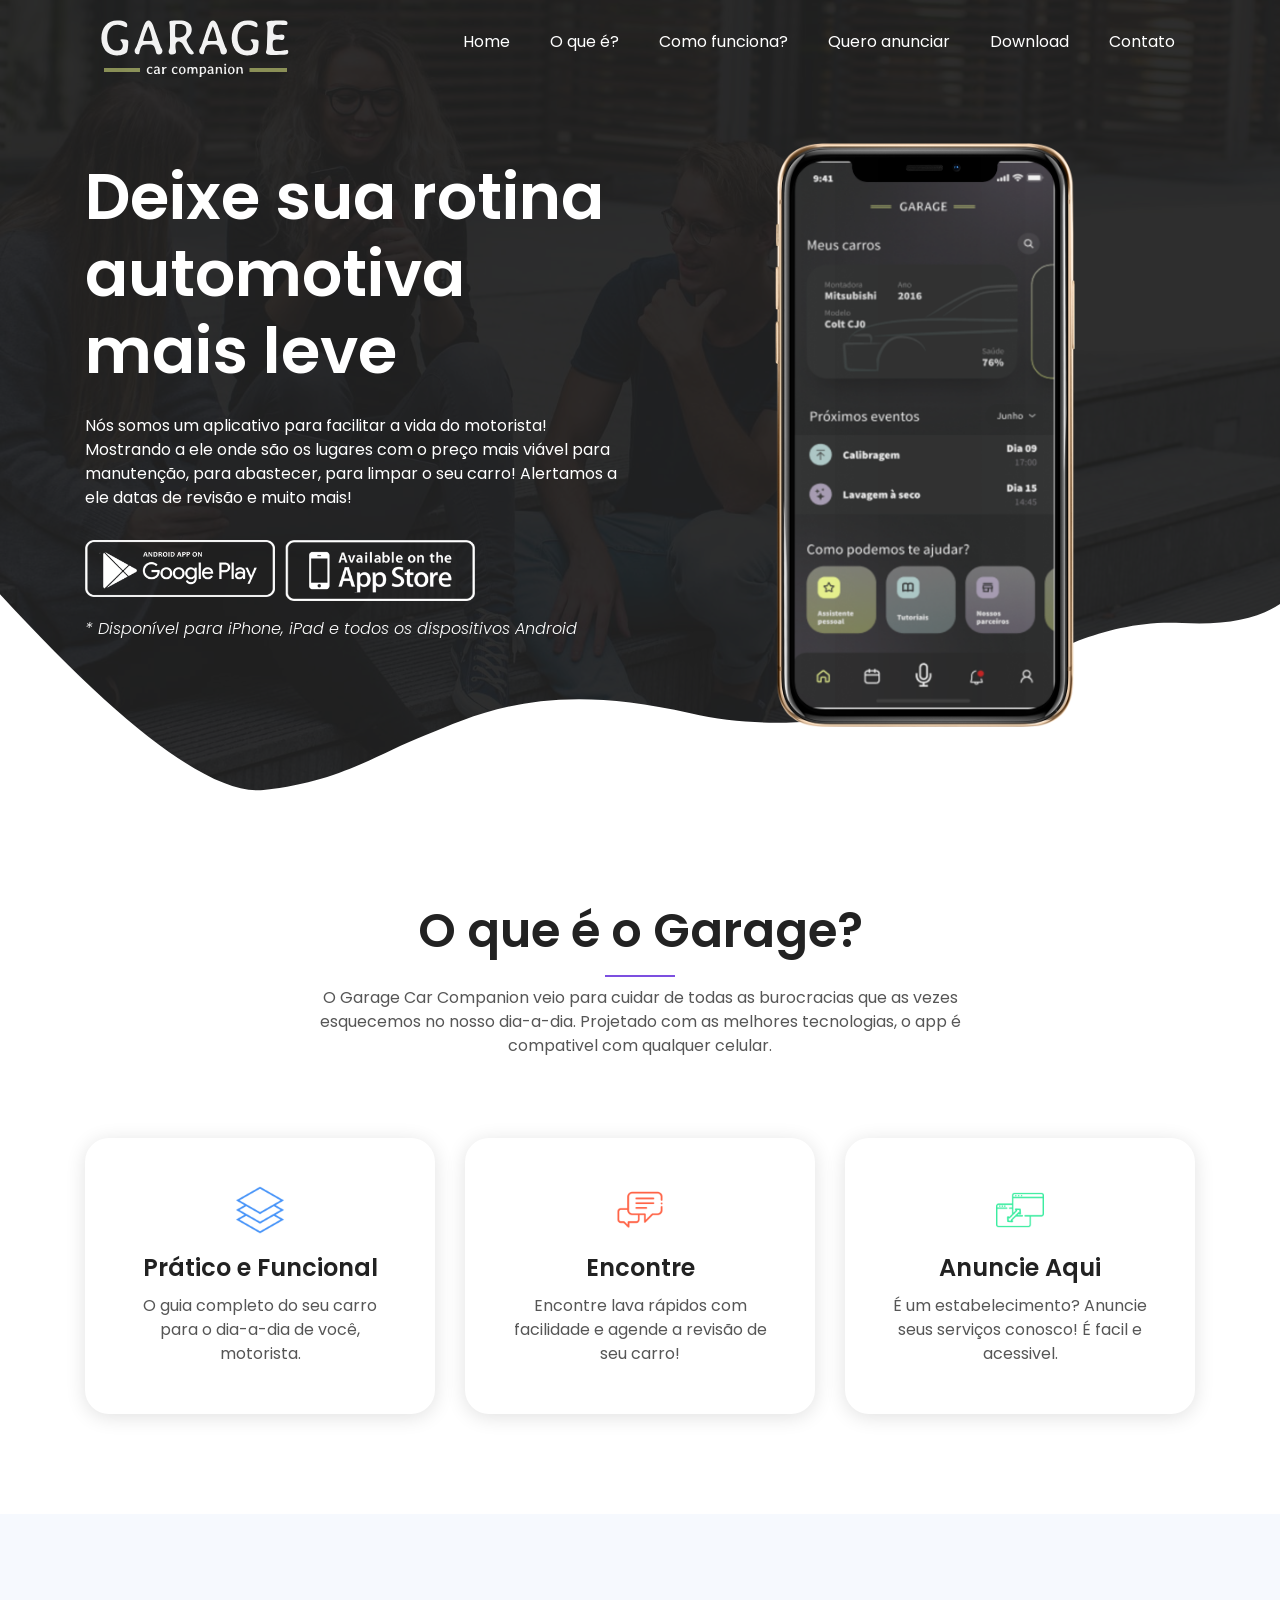
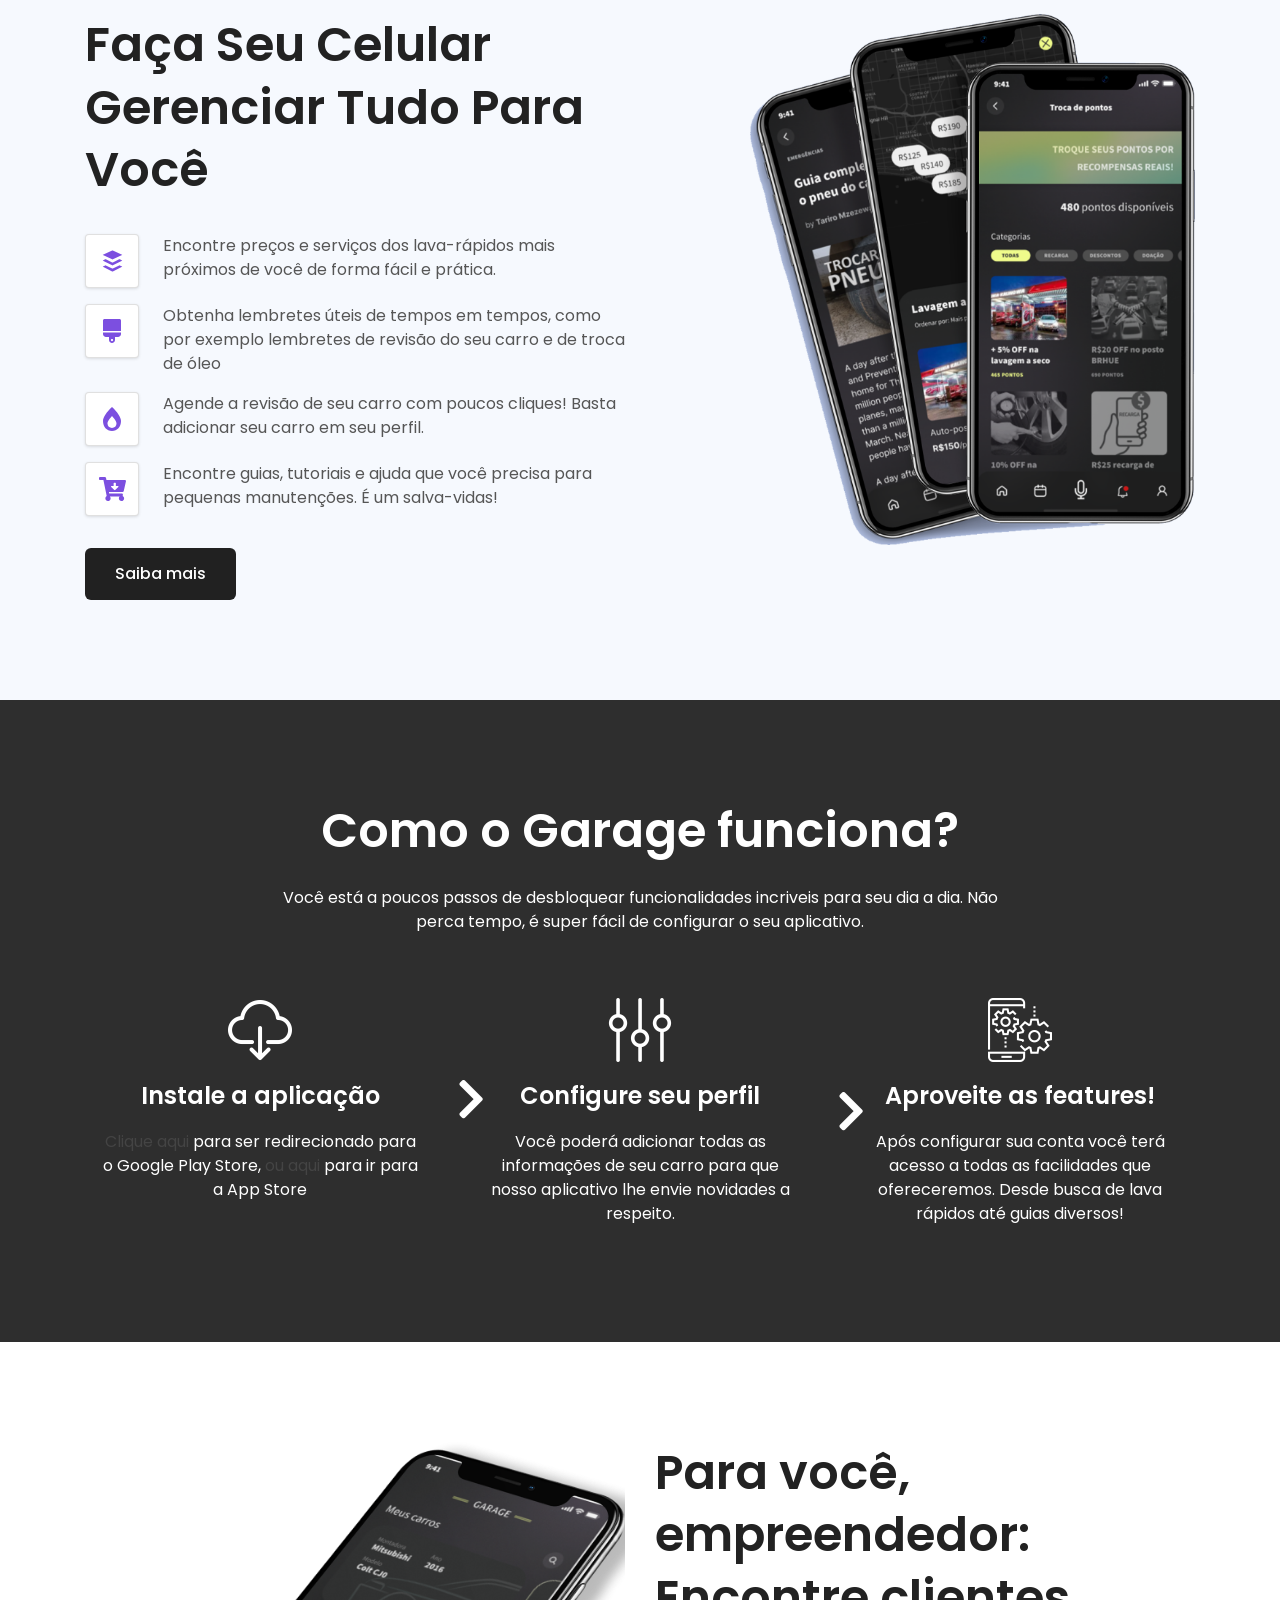
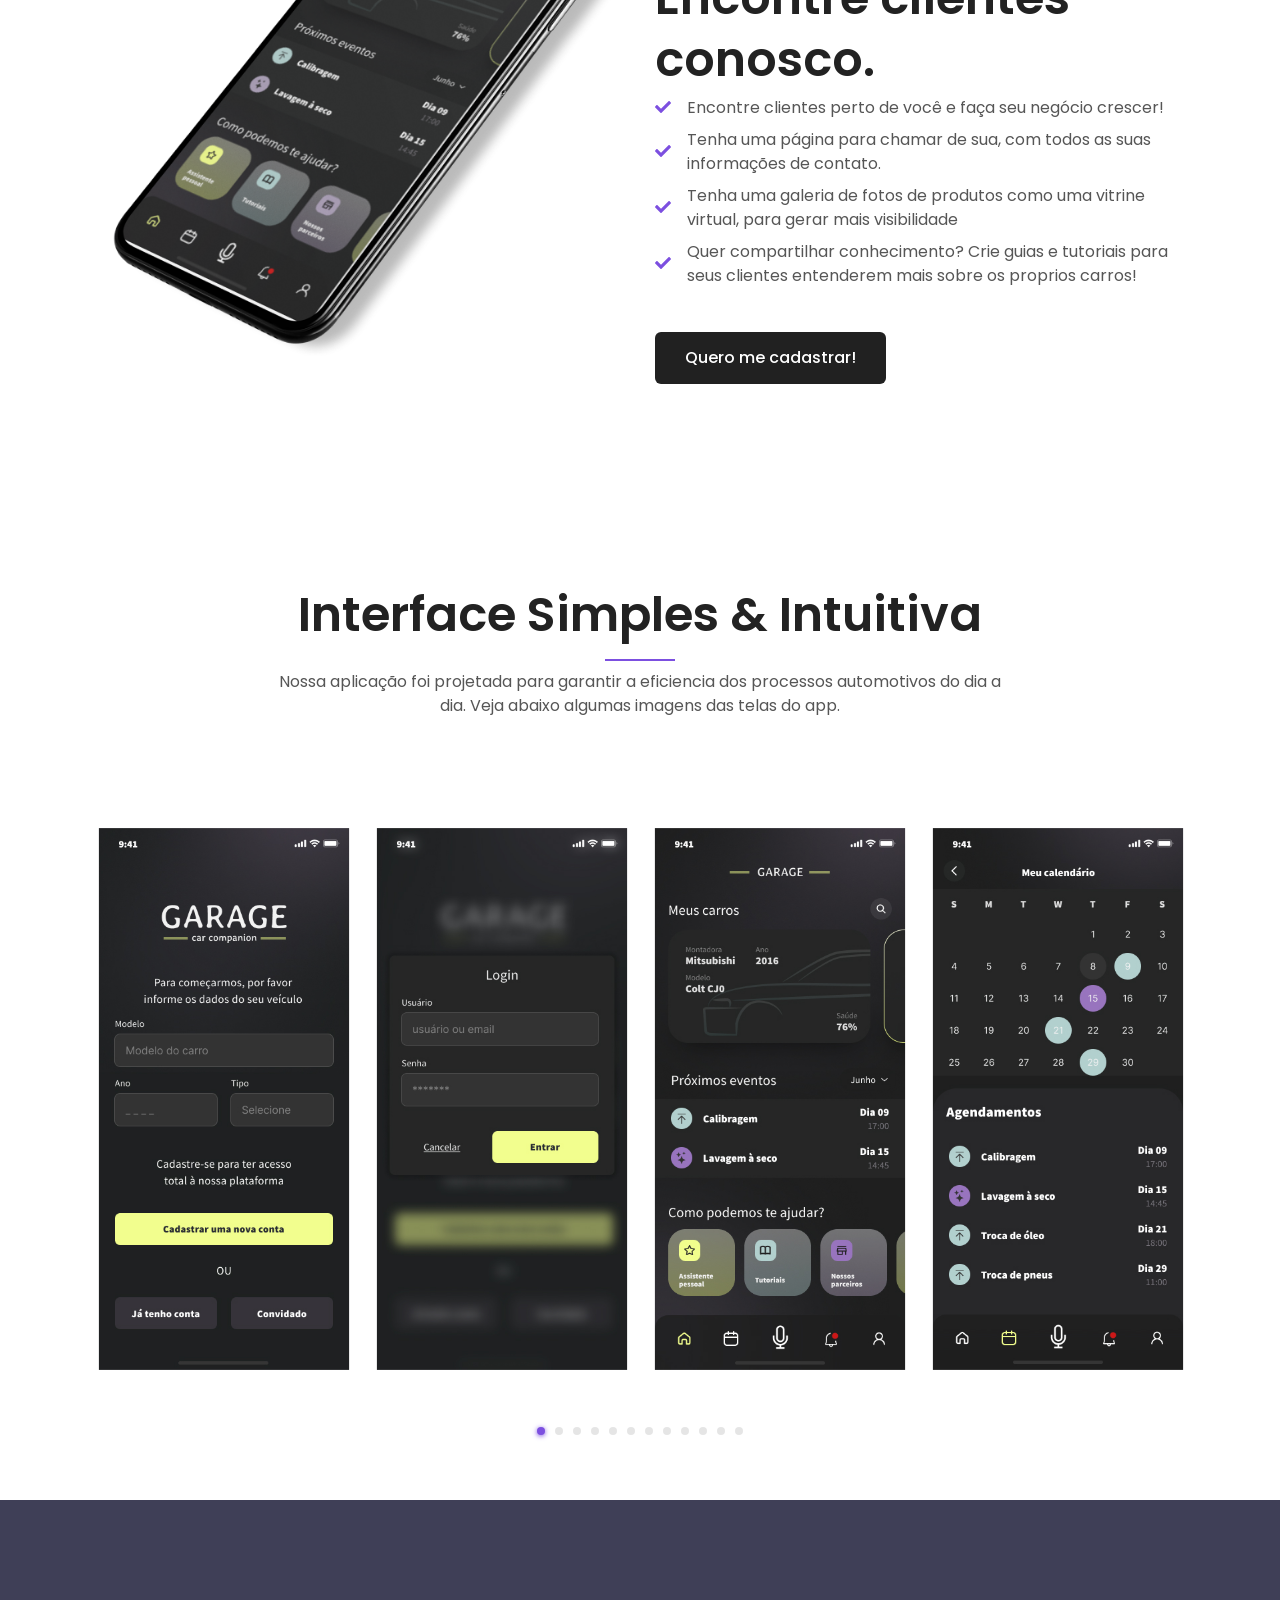
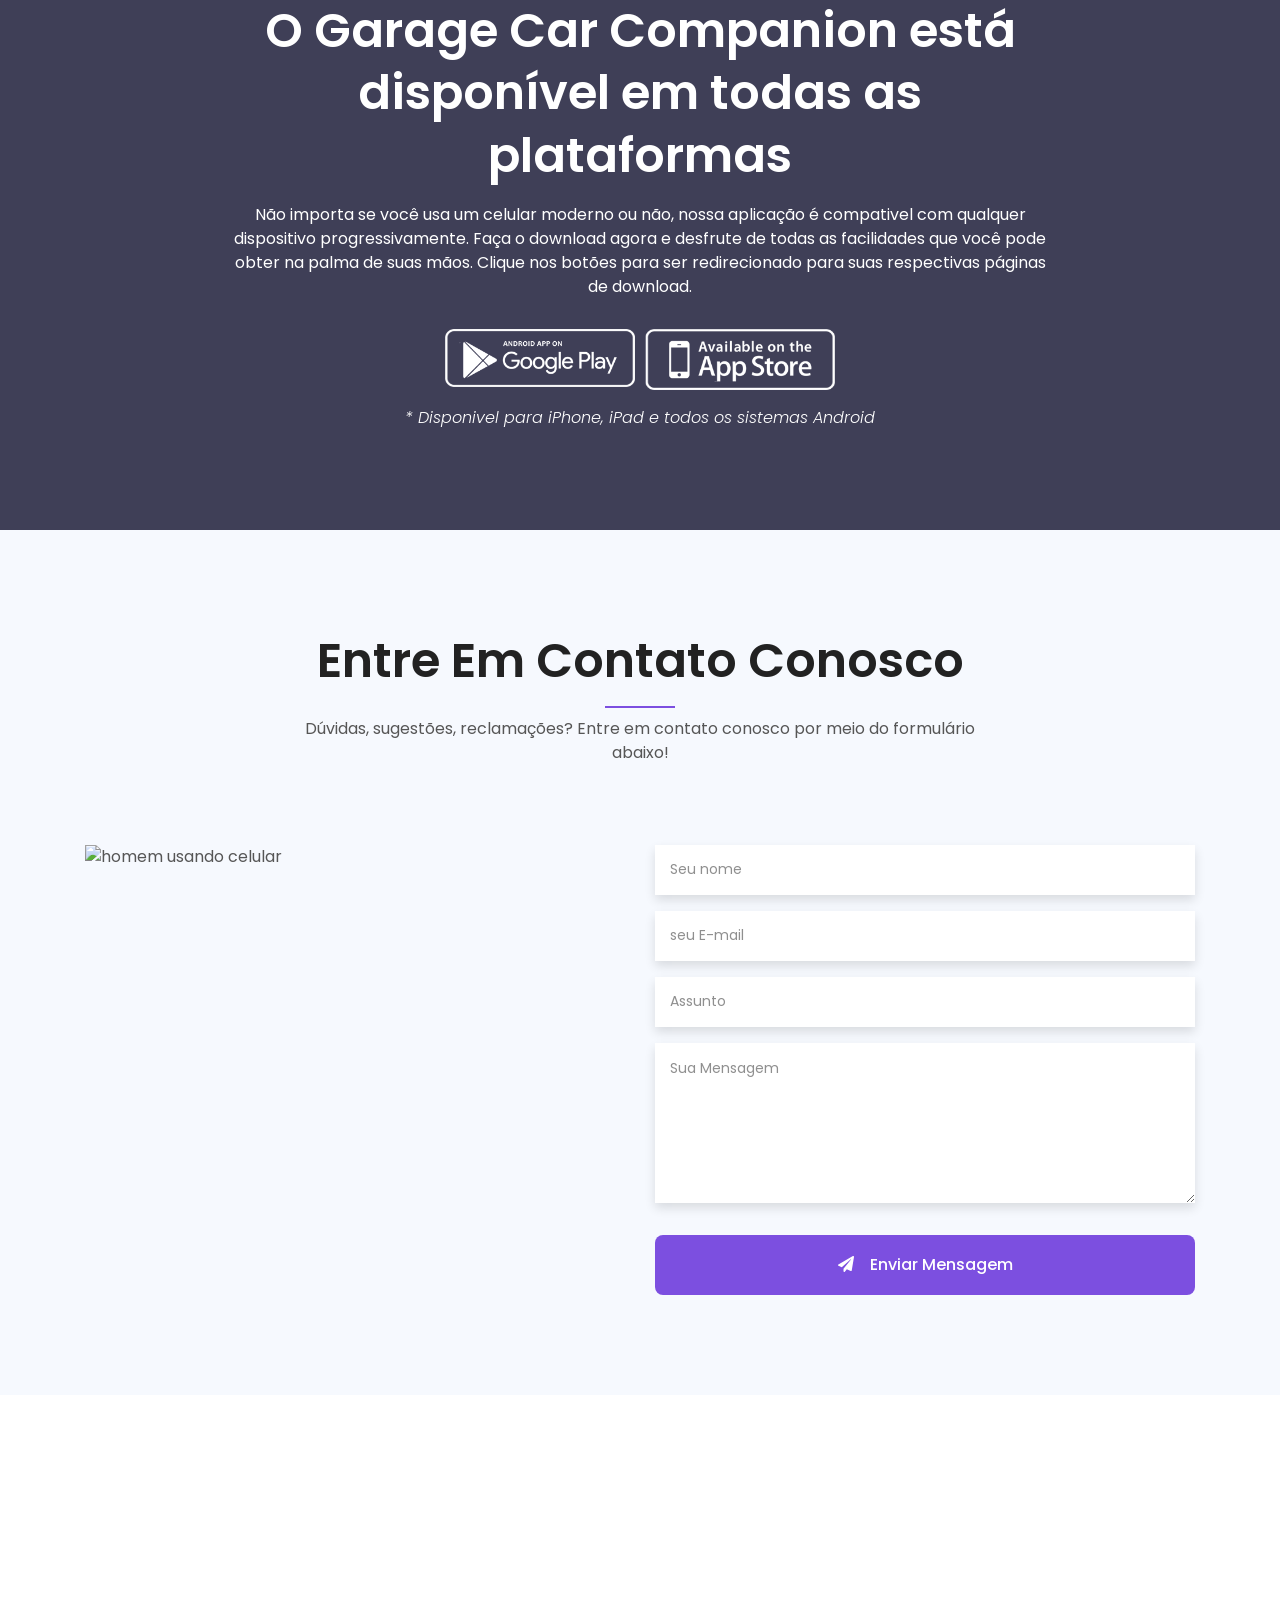
==== commit d1c3104e: "more details" ====
--- a/index.html
+++ b/index.html
@@ -4,7 +4,6 @@
     <meta charset="UTF-8">
     <meta author="Vallori Solutions">
     <meta name="description" content="Garage Car Companion é um aplicativo criado para facilitar a vida do motorista">
-    <meta http-equiv="X-UA-Compatible" content="IE=edge">
     <meta name="viewport" content="width=device-width, initial-scale=1, shrink-to-fit=no">
     <title>Garage Car Companion</title>
     <link rel="icon" href="assets/img/favicon.svg">
@@ -23,8 +22,8 @@
         <header class="navbar navbar-sticky navbar-expand-lg navbar-dark">
             <div class="container position-relative">
                 <a class="navbar-brand scroll" href="#home">
-                    <img class="navbar-brand-regular" src="assets/img/logo/logo-white.svg" alt="brand-logo">
-                    <img class="navbar-brand-sticky" src="assets/img/logo/logo.svg" alt="sticky brand-logo">
+                    <img class="navbar-brand-regular" src="assets/img/logo/logo-white.svg" alt="brand-logo" aria-labelledby="LOGOTIPO BRANCO">
+                    <img class="navbar-brand-sticky" src="assets/img/logo/logo.svg" alt="sticky brand-logo" aria-labelledby="LOGOTIPO PRETO">
                 </a>
                 <button class="navbar-toggler d-lg-none" type="button" data-toggle="navbarToggler" aria-label="Toggle navigation">
                     <span class="navbar-toggler-icon"></span>
@@ -70,10 +69,10 @@
                             <p class="text-white my-4">Nós somos um aplicativo para facilitar a vida do motorista! Mostrando a ele onde são os lugares com o preço mais viável para manutenção, para abastecer, para limpar o seu carro! Alertamos a ele datas de revisão e muito mais! </p>
                             <div class="button-group store-buttons d-flex">
                                 <a href="#">
-                                    <img src="assets/img/icon/google-play.png" alt="">
+                                    <img src="assets/img/icon/google-play.png" alt="google-play" aria-labelledby="google-play">
                                 </a>
                                 <a href="#">
-                                    <img src="assets/img/icon/app-store.png" alt="">
+                                    <img src="assets/img/icon/app-store.png" alt="app-store" aria-labelledby="app-store">
                                 </a>
                             </div>
                             <span class="d-inline-block text-white fw-3 font-italic mt-3">* Disponível para iPhone, iPad e todos os dispositivos Android</span>
@@ -81,7 +80,7 @@
                     </div>
                     <div class="col-12 col-md-5 col-lg-6">
                         <div class="welcome-thumb mx-auto" data-aos="fade-left" data-aos-delay="500" data-aos-duration="1000">
-                            <img src="assets//img/mockups/welcome-mockup.png" alt="">
+                            <img src="assets//img/mockups/welcome-mockup.png" alt="welcome-area" aria-labelledby="welcome">
                         </div>
                     </div>
                 </div>
@@ -116,7 +115,7 @@
                         <div class="image-box text-center icon-1 p-5 wow fadeInLeft" data-wow-delay="0.4s">
                             
                             <div class="featured-img mb-3">
-                                <img class="avatar-sm" src="assets/img/icon/featured-img/layers.png" alt="">
+                                <img class="avatar-sm" src="assets/img/icon/featured-img/layers.png" alt="layers" aria-labelledby="layers">
                             </div>
                             <div class="icon-text">
                                 <h3 class="mb-2">Prático e Funcional</h3>
@@ -127,7 +126,7 @@
                     <div class="col-12 col-md-6 col-lg-4 res-margin">
                         <div class="image-box text-center icon-1 p-5 wow fadeInUp" data-wow-delay="0.2s">
                             <div class="featured-img mb-3">
-                                <img class="avatar-sm" src="assets/img/icon/featured-img/speak.png" alt="">
+                                <img class="avatar-sm" src="assets/img/icon/featured-img/speak.png" alt="speak" aria-labelledby="speak">
                             </div>
                             <div class="icon-text">
                                 <h3 class="mb-2">Encontre</h3>
@@ -138,7 +137,7 @@
                     <div class="col-12 col-md-6 col-lg-4">
                         <div class="image-box text-center icon-1 p-5 wow fadeInRight" data-wow-delay="0.4s">
                             <div class="featured-img mb-3">
-                                <img class="avatar-sm" src="assets/img/icon/featured-img/seo-and-web.png" alt="">
+                                <img class="avatar-sm" src="assets/img/icon/featured-img/seo-and-web.png" alt="seo" aria-labelledby="seo">
                             </div>
                             <div class="icon-text">
                                 <h3 class="mb-2">Anuncie Aqui</h3>
@@ -468,7 +467,7 @@
                         </div>
                         <div class="col-12 col-sm-6 col-lg-3">
                             <div class="footer-items">
-                                <h3 class="footer-title mb-2">Product Help</h3>
+                                <h3 class="footer-title mb-2">Links úteis</h3>
                                 <ul>
                                     <li class="py-2"><a href="#">FAQ</a></li>
                                     <li class="py-2"><a href="#">Politica de Privacidade</a></li>
--- a/assets/css/style.css
+++ b/assets/css/style.css
@@ -44,7 +44,7 @@
   --valid-color: #28a745;
   --invalid-color: #ffa200;
   --primary-bg-color: #f6f9fe;
-  --primary-bg-color-2: #9874BE;
+  --primary-bg-color-2: #212121;
   --primary-bg-color-3: #ffffff;
   --primary-bg-color-4: rgba(16, 16, 45, 1);
   --nav-bg-color: #d3d3d3;
@@ -180,7 +180,7 @@
 }
 
 /* ******************************
-:: 4.0 COMMON CSS
+:: COMMON CSS
 ****************************** */
 .fw-3 {
   font-weight: 300;
@@ -414,48 +414,6 @@
           box-shadow: 0 10px 25px rgba(0, 0, 0, 0.1);
 }
 
-.btn.sApp-btn {
-  background: transparent none repeat scroll 0 0;
-  color: var(--nav-item-color);
-  border-radius: 100px;
-  letter-spacing: 1px;
-}
-
-.btn.sApp-btn:hover, .btn.sApp-btn:focus {
-  color: var(--white-color);
-}
-
-.btn.sApp-btn:hover:after, .btn.sApp-btn:focus:after {
-  opacity: 0;
-}
-
-.btn.sApp-btn:before {
-  position: absolute;
-  content: "";
-  height: calc(100% + 4px);
-  width: calc(100% + 4px);
-  top: -2px;
-  left: -2px;
-  border-radius: 100px;
-  -webkit-transition: all 0.3s ease 0s;
-  transition: all 0.3s ease 0s;
-  z-index: -2;
-}
-
-.btn.sApp-btn:after {
-  position: absolute;
-  content: "";
-  height: 100%;
-  width: 100%;
-  top: 0;
-  left: 0;
-  border-radius: 100px;
-  background: var(--white-color) none repeat scroll 0 0;
-  -webkit-transition: all 0.3s ease 0s;
-  transition: all 0.3s ease 0s;
-  z-index: -1;
-}
-
 .btn-success {
   background: var(--valid-color) !important;
   border-color: var(--valid-color) !important;
@@ -683,182 +641,11 @@
 .welcome-area {
   background: rgba(0, 0, 0, 0) url("../img/bg/welcome-bg.jpg") no-repeat scroll center center/cover;
 }
-
-.homepage-3 .welcome-area {
-  background: rgba(0, 0, 0, 0) url("../img/blog/blog-5.jpg") no-repeat scroll center center/cover;
-}
-
-.homepage-4 .welcome-area {
-  background: rgba(0, 0, 0, 0) url("../img/blog/blog-7.jpg") no-repeat scroll center center/cover;
-}
-
-.homepage-5 .welcome-area {
-  background: rgba(0, 0, 0, 0) url("../img/blog/blog-4.jpg") no-repeat scroll center center/cover;
-}
-
-.homepage-6 .welcome-area {
-  background: rgba(0, 0, 0, 0) url("../img/blog/blog-9.jpg") no-repeat scroll center center/cover;
-}
-
-.accounts .welcome-area {
-  background: rgba(0, 0, 0, 0) url("../img/bg/accounts.jpg") no-repeat scroll center center/cover;
-  height: 100vh;
-}
-
-.features-slider-wrapper {
-  background: rgba(0, 0, 0, 0) url("../img/mobile-slider.png") no-repeat scroll top center/cover;
-}
-
-.statistic-area {
-  background: rgba(0, 0, 0, 0) url("../img/bg/pattern-bg.png") repeat scroll center center/cover;
-}
-
 .download-area {
   background: rgba(0, 0, 0, 0) url("../img/bg/download-bg.jpg") no-repeat fixed center center/cover;
 }
-
-.subscribe-area {
-  background: rgba(0, 0, 0, 0) url("../img/bg/map.png") no-repeat scroll center center/cover;
-}
-
-.breadcrumb-area {
-  background: rgba(0, 0, 0, 0) url("../img/bg/download-bg.jpg") no-repeat scroll center center/cover;
-}
-
-.blog .breadcrumb-area {
-  background: rgba(0, 0, 0, 0) url("../img/blog/blog-5.jpg") no-repeat scroll center center/cover;
-}
-
-.inner-area {
-  background: rgba(0, 0, 0, 0) url("../img/bg/welcome-bg.jpg") no-repeat scroll center center/cover;
-}
-
-.download-page .welcome-area {
-  background: rgba(0, 0, 0, 0) url("../img/bg/download.jpg") no-repeat scroll center center/cover;
-}
-
-.inner .welcome-area {
-  background: rgba(0, 0, 0, 0) url("../img/bg/inner-bg.jpg") no-repeat scroll center center/cover;
-  height: 100vh;
-}
-
-.preview .welcome-area {
-  background: rgba(0, 0, 0, 0) url("../img/preview/preview-mockup.png") no-repeat fixed center center/cover;
-}
-
 /* ******************************
-:: 5.0 PRELOADER AREA CSS
-****************************** */
-.preloader-main {
-  position: fixed;
-  height: 100%;
-  width: 100%;
-  top: 0;
-  left: 0;
-  bottom: 0;
-  right: 0;
-  z-index: 99999;
-}
-
-.preloader-main .preloader-wapper {
-  height: 100vh;
-  display: -webkit-box;
-  display: -ms-flexbox;
-  display: flex;
-  -webkit-box-pack: center;
-      -ms-flex-pack: center;
-          justify-content: center;
-  -webkit-box-align: center;
-      -ms-flex-align: center;
-          align-items: center;
-}
-
-.preloader-main .loader-section {
-  position: fixed;
-  top: 0;
-  height: 100%;
-  width: calc(50% + 1px);
-  background-color: var(--primary-bg-color-3);
-}
-
-.preloader-main .loader-section.section-left {
-  left: 0;
-}
-
-.preloader-main .loader-section.section-right {
-  right: 0;
-}
-
-.preloader-main .preloader {
-  position: relative;
-  display: block;
-  height: 80px;
-  width: 170px;
-  top: -40px;
-  z-index: 99;
-}
-
-.preloader-main .loaded .section-right {
-  -webkit-transform: translateX(101%);
-          transform: translateX(101%);
-  -webkit-transition: 0.7s 0.3s all cubic-bezier(0.1, 0.1, 0.1, 1);
-  transition: 0.7s 0.3s all cubic-bezier(0.1, 0.1, 0.1, 1);
-}
-
-.preloader-main .loaded .section-left {
-  -webkit-transform: translateX(-101%);
-          transform: translateX(-101%);
-  -webkit-transition: 0.7s 0.3s all cubic-bezier(0.1, 0.1, 0.1, 1);
-  transition: 0.7s 0.3s all cubic-bezier(0.1, 0.1, 0.1, 1);
-}
-
-.preloader-main .loaded .preloader {
-  -webkit-transition: 0.3s ease-out;
-  transition: 0.3s ease-out;
-  visibility: hidden;
-  opacity: 0;
-}
-
-.preloader-main circle.dot:nth-of-type(1) {
-  -webkit-animation: slide 2s ease infinite;
-          animation: slide 2s ease infinite;
-}
-
-.preloader-main circle.dot:nth-of-type(2) {
-  -webkit-transform: translateX(55px);
-          transform: translateX(55px);
-  -webkit-animation: slide 2s ease infinite;
-          animation: slide 2s ease infinite;
-  -webkit-animation-delay: 1s;
-          animation-delay: 1s;
-}
-
-@-webkit-keyframes slide {
-  0%,
-  100% {
-    -webkit-transform: translateX(0px);
-            transform: translateX(0px);
-  }
-  50% {
-    -webkit-transform: translateX(70px);
-            transform: translateX(70px);
-  }
-}
-
-@keyframes slide {
-  0%,
-  100% {
-    -webkit-transform: translateX(0px);
-            transform: translateX(0px);
-  }
-  50% {
-    -webkit-transform: translateX(70px);
-            transform: translateX(70px);
-  }
-}
-
-/* ******************************
-:: 6.0 SCROLL TO TOP AREA CSS
+:: SCROLL TO TOP AREA CSS
 ****************************** */
 #scrollUp {
   position: fixed;
@@ -1153,115 +940,8 @@
   }
 }
 
-.dropdown .dropdown-toggle:after {
-  margin-left: 4px;
-  vertical-align: 1px;
-  border-top: 5px solid;
-  border-right: 5px solid transparent;
-  border-left: 5px solid transparent;
-  color: var(--nav-bg-color);
-  -webkit-transition: .3s;
-  transition: .3s;
-}
-
-.dropdown .dropdown-menu {
-  border: 0;
-  padding: 0.625rem 0;
-  margin: 0;
-  -webkit-transition: .3s;
-  transition: .3s;
-}
-
-@media (min-width: 992px) {
-  .dropdown .dropdown-menu {
-    opacity: 0;
-    display: block;
-    visibility: hidden;
-    min-width: 14.375rem;
-    margin-top: 0;
-    -webkit-transform: translateY(20px);
-            transform: translateY(20px);
-  }
-}
-
-.dropdown .dropdown-menu:before {
-  content: '';
-  position: absolute !important;
-  top: -10px;
-  right: auto;
-  bottom: auto;
-  left: 10px;
-  width: 0;
-  height: 0;
-  border-left: 10px solid transparent;
-  border-right: 10px solid transparent;
-  border-bottom: 10px solid var(--white-color);
-}
-
-.dropdown .dropdown-menu > li {
-  padding: 0 0.625rem;
-}
-
-.dropdown .dropdown-menu .dropdown-item {
-  padding-top: 0.625rem;
-  padding-bottom: 0.625rem;
-  padding-right: 0.625rem;
-  padding-left: 0.625rem;
-  text-transform: uppercase;
-  font-size: 0.8125rem;
-  font-weight: 700;
-  color: var(--nav-hover-color);
-  -webkit-transition: .3s;
-  transition: .3s;
-}
-
-.dropdown .dropdown-menu .dropdown-item.active, .dropdown .dropdown-menu .dropdown-item:active {
-  background: #f8f9fa;
-}
-
-.dropdown .dropdown-menu .dropdown-submenu {
-  position: relative;
-}
-
-.dropdown .dropdown-menu .dropdown-submenu > .dropdown-menu {
-  top: 0;
-  left: 100%;
-  margin-top: -6px;
-}
-
-.dropdown .dropdown-menu .dropdown-submenu > .dropdown-menu:before {
-  content: '';
-  position: absolute !important;
-  top: 30px;
-  right: auto;
-  bottom: auto;
-  left: -10px;
-  width: 0;
-  height: 0;
-  border-top: 10px solid transparent;
-  border-bottom: 10px solid transparent;
-  border-right: 10px solid var(--white-color);
-}
-
-.dropdown .dropdown-menu .dropdown-submenu .dropdown-toggle:after {
-  position: absolute;
-  right: 24px;
-  top: 20px;
-  color: var(--nav-bg-color);
-}
-
-.dropdown .dropdown-menu .dropdown-submenu:hover .dropdown-toggle:after {
-  text-decoration: underline;
-  -webkit-transform: rotate(-90deg);
-          transform: rotate(-90deg);
-}
-
-.dropdown-divider {
-  border-color: #8d98b7;
-}
-
 /* ******************************
-:: 8.0 WELCOME AREA CSS
+::  WELCOME AREA CSS
 ****************************** */
 .welcome-area {
   height: 800px;
@@ -1311,61 +991,6 @@
   }
 }
 
-.welcome-area .welcome-thumb .play-btn {
-  position: relative;
-  display: inline-block;
-  height: 100px;
-  width: 100px;
-  background-color: var(--white-color);
-  border-radius: 50%;
-}
-
-@media (max-width: 575px) {
-  .welcome-area .welcome-thumb .play-btn {
-    height: 80px;
-    width: 80px;
-  }
-}
-
-.welcome-area .welcome-thumb .play-btn .btn-circle {
-  position: absolute;
-  top: 0;
-  left: 0;
-  right: 0;
-  bottom: 0;
-  height: 100%;
-  width: 100%;
-  border-radius: 50%;
-  background-color: rgba(255, 255, 255, 0.2);
-}
-
-.welcome-area .welcome-thumb .play-btn .btn-circle.play-animation {
-  -webkit-animation: grow 3s infinite;
-          animation: grow 3s infinite;
-}
-
-.welcome-area .welcome-thumb .play-btn .btn-circle.play-animation.animation-short {
-  -webkit-animation-delay: .5s;
-          animation-delay: .5s;
-}
-
-.welcome-area .welcome-thumb .play-btn .play-icon {
-  font-size: 22px;
-  color: var(--primary-color-2);
-  position: absolute;
-  top: 50%;
-  left: 50%;
-  -webkit-transform: translate(-50%, -50%);
-          transform: translate(-50%, -50%);
-}
-
-.welcome-area .video-icon {
-  position: absolute;
-  top: 50%;
-  left: 70%;
-  -webkit-transform: translateY(-50%);
-          transform: translateY(-50%);
-}
 
 .welcome-area .shape-bottom {
   z-index: -1;
@@ -1384,241 +1009,9 @@
   }
 }
 
-@-webkit-keyframes grow {
-  from {
-    -webkit-transform: scale(1);
-            transform: scale(1);
-    opacity: 1;
-  }
-  to {
-    -webkit-transform: scale(1.5);
-            transform: scale(1.5);
-    opacity: 0;
-  }
-}
-
-@keyframes grow {
-  from {
-    -webkit-transform: scale(1);
-            transform: scale(1);
-    opacity: 1;
-  }
-  to {
-    -webkit-transform: scale(1.5);
-            transform: scale(1.5);
-    opacity: 0;
-  }
-}
-
-/* ***********************************
-:: 8.1 WELCOME AREA HOMEPAGE-3 CSS
-**************************************/
-@media (min-width: 992px) {
-  .homepage-2 .welcome-thumb {
-    max-width: 400px;
-  }
-}
-
-.homepage-3 .welcome-area .subscribe-form {
-  position: relative;
-  display: block;
-  width: 80%;
-}
-
-@media (max-width: 991px) {
-  .homepage-3 .welcome-area .subscribe-form {
-    width: 100%;
-  }
-}
-
-.homepage-3 .welcome-area .subscribe-form input {
-  font-size: 14px;
-  border-radius: 10px;
-  text-indent: 3%;
-  -webkit-box-shadow: 0 1px 6px 0 rgba(32, 33, 36, 0.28);
-          box-shadow: 0 1px 6px 0 rgba(32, 33, 36, 0.28);
-}
-
-@media (max-width: 575px) {
-  .homepage-3 .welcome-area .subscribe-form input {
-    text-indent: 0;
-  }
-}
-
-.homepage-3 .welcome-area .subscribe-form button {
-  position: absolute;
-  right: 0;
-  top: 0;
-  bottom: 0;
-}
-
-@media (max-width: 575px) {
-  .homepage-3 .welcome-area .subscribe-form button {
-    padding: 18px 20px;
-  }
-}
-
-.homepage-3 .welcome-area .shape-bottom svg {
-  -webkit-transform: scale(1.05);
-          transform: scale(1.05);
-}
-
-/* ***********************************
-:: 8.2 WELCOME AREA HOMEPAGE-4 CSS
-**************************************/
-.homepage-4 .welcome-thumb {
-  max-width: 100%;
-}
-
-@media (max-width: 767px) {
-  .homepage-4 .welcome-thumb {
-    max-width: 350px;
-  }
-}
-
-.homepage-4 .welcome-thumb > img {
-  position: relative;
-  -webkit-animation: bounceHero 3s infinite;
-          animation: bounceHero 3s infinite;
-}
-
-@-webkit-keyframes bounceHero {
-  0% {
-    top: 0px;
-  }
-  50% {
-    top: 25px;
-  }
-  100% {
-    top: 0px;
-  }
-}
-
-@keyframes bounceHero {
-  0% {
-    top: 0px;
-  }
-  50% {
-    top: 25px;
-  }
-  100% {
-    top: 0px;
-  }
-}
-
-/* ***********************************
-:: 8.3 WELCOME AREA HOMEPAGE-5 CSS
-**************************************/
-@media (max-width: 991px) {
-  .homepage-5 .welcome-area {
-    height: 1150px !important;
-  }
-}
-
-@media (max-width: 767px) {
-  .homepage-5 .welcome-area {
-    height: 100% !important;
-    padding-top: 90px;
-  }
-}
-
-.homepage-5 .contact-top > h3 {
-  font-size: 2em;
-}
-
-@media (max-width: 575px) {
-  .homepage-5 .contact-top > h3 {
-    font-size: 1.8em;
-  }
-}
-
-.homepage-5 .contact-top h5 {
-  line-height: 1.4;
-}
-
-@media (max-width: 575px) {
-  .homepage-5 .contact-top h5 {
-    font-size: 16px;
-  }
-}
-
-.homepage-5 .contact-bottom > span a {
-  color: var(--primary-t-color);
-  text-decoration: underline;
-}
-
-/* ***********************************
-:: 8.4 WELCOME AREA HOMEPAGE-6 CSS
-**************************************/
-.homepage-6 .shape-bottom {
-  -webkit-transform: rotate(180deg);
-          transform: rotate(180deg);
-}
-
-.homepage-6 .shape-bottom svg {
-  position: relative;
-  display: block;
-  width: calc(100% + 1.3px);
-  left: 50%;
-  -webkit-transform: translateX(-50%) rotateY(180deg);
-          transform: translateX(-50%) rotateY(180deg);
-}
-
-@media (max-width: 991px) {
-  .inner .welcome-area {
-    height: 700px !important;
-  }
-}
 
 /* ******************************
-:: 9.0 COUNTER AREA CSS
-****************************** */
-.counter-area .single-counter {
-  position: relative;
-}
-
-.counter-area .single-counter::after {
-  position: absolute;
-  content: '';
-  height: 70%;
-  width: 1px;
-  background-color: var(--primary-t-color);
-  top: 50%;
-  right: 0;
-  -webkit-transform: translateY(-50%);
-          transform: translateY(-50%);
-  opacity: 0.15;
-}
-
-@media (max-width: 767px) {
-  .counter-area .single-counter::after {
-    height: 45%;
-  }
-}
-
-.counter-area .single-counter span {
-  font-size: 3em;
-  color:  var(--primary-t-color);
-}
-
-@media (max-width: 991px) {
-  .counter-area .single-counter span {
-    font-size: 2.5em;
-  }
-}
-
-.counter-area .col-5.single-counter:last-of-type::after {
-  display: none;
-}
-
-@media (max-width: 575px) {
-  .counter-area .col-5.single-counter:nth-child(2n)::after {
-    display: none;
-  }
-}
-
-/* ******************************
-:: 10.0 FEATURES AREA CSS
+:: FEATURES AREA CSS
 ****************************** */
 .features-area .features-slider-wrapper {
   padding: 67px 23px 90px 26px;
@@ -1660,12 +1053,8 @@
 }
 
 /* ******************************
-:: 11.0 SERVICE AREA CSS
+:: SERVICE AREA CSS
 ****************************** */
-.service-list.style-two > li {
-  list-style: disc;
-  margin-left: 1rem;
-}
 
 .service-icon span {
   height: 54px;
@@ -1685,7 +1074,7 @@
 }
 
 /* ******************************
-:: 12.0 DISCOVER AREA CSS
+:: DISCOVER AREA CSS
 ****************************** */
 .discover-area .list-box .icon {
   color: var(--primary-color-2);
@@ -1698,7 +1087,7 @@
 }
 
 /* ******************************
-:: 13.0 WORK AREA CSS
+:: WORK AREA CSS
 ****************************** */
 .work-area .single-work {
   position: relative;
@@ -1738,7 +1127,7 @@
 }
 
 /* ******************************
-:: 14.0 SCREENSHOTS AREA CSS
+:: SCREENSHOTS AREA CSS
 ****************************** */
 .app-screenshots .single-screenshot {
   position: relative;
@@ -1784,693 +1173,7 @@
 }
 
 /* ******************************
-:: 15.0 REVIEWS AREA CSS
-****************************** */
-.single-review {
-  -webkit-box-shadow: 0 0.313rem 0.875rem var(--secondary-l-color);
-          box-shadow: 0 0.313rem 0.875rem var(--secondary-l-color);
-  -webkit-transition: all 0.3s ease 0s;
-  transition: all 0.3s ease 0s;
-}
-
-.single-review .card-top {
-  position: relative;
-}
-
-.single-review .quot-icon {
-  position: absolute;
-  top: 5%;
-  right: 5%;
-}
-
-.single-review .reviewer {
-  position: relative;
-}
-
-.single-review .reviewer::after {
-  position: absolute;
-  content: '';
-  height: 20px;
-  width: 20px;
-  background-color: var(--primary-bg-color);
-  bottom: calc(100% - 10px);
-  left: 15%;
-  -webkit-transform: rotate(45deg);
-          transform: rotate(45deg);
-}
-
-.single-review:hover {
-  -webkit-box-shadow: 0 1rem 3rem rgba(31, 45, 61, 0.125);
-          box-shadow: 0 1rem 3rem rgba(31, 45, 61, 0.125);
-}
-
-/* ******************************
-:: 16.0 TESTIMONIAL AREA CSS
-****************************** */
-.testimonial-area .single-testimonial img {
-  width: 100px;
-  height: 100px;
-  border: 1px solid var(--primary-l-color);
-  border-radius: 50%;
-}
-
-.testimonial-area .single-testimonial .client-rating {
-  color: var(--invalid-color);
-}
-
-.testimonial-area .owl-dots {
-  position: absolute;
-  left: 50%;
-  bottom: 0;
-  -webkit-transform: translateX(-50%);
-          transform: translateX(-50%);
-}
-
-@media (max-width: 767px) {
-  .testimonial-area .owl-dots {
-    bottom: -15px;
-  }
-}
-
-.testimonial-area .owl-dots .owl-dot {
-  height: 8px;
-  width: 8px;
-  background-color: var(--primary-l-color);
-  border-radius: 50%;
-  outline: none;
-  margin: 5px;
-  -webkit-transition: all 0.4s ease 0s;
-  transition: all 0.4s ease 0s;
-}
-
-.testimonial-area .owl-dots .owl-dot.active {
-  background-color: var(--primary-color-2);
-  -webkit-box-shadow: 0 1px 5px var(--primary-color-2);
-          box-shadow: 0 1px 5px var(--primary-color-2);
-}
-
-/* ******************************
-:: 17.0 PRICE PLAN AREA CSS
-****************************** */
-.single-price-plan {
-  background-color: var(--primary-bg-color-3);
-  border-radius: 1rem;
-  -webkit-box-shadow: 0 0.313rem 0.875rem var(--secondary-l-color);
-          box-shadow: 0 0.313rem 0.875rem var(--secondary-l-color);
-}
-
-.single-price-plan .plan-title > h4 {
-  letter-spacing: 3px;
-  opacity: 0.8;
-}
-
-.single-price-plan .plan-price > h2 {
-  font-size: 3em;
-  background-image: var(--primary-bg-color-2);
-  -webkit-background-clip: text;
-  background-clip: text;
-  -webkit-text-fill-color: transparent;
-}
-
-.single-price-plan .plan-price > h2 > small {
-  font-size: 60%;
-}
-
-.single-price-plan .plan-button {
-  position: absolute;
-  left: 50%;
-  -webkit-transform: translateX(-50%);
-          transform: translateX(-50%);
-}
-
-@media (max-width: 767px) {
-  .single-price-plan .plan-button {
-    position: inherit;
-    left: inherit;
-    -webkit-transform: inherit;
-            transform: inherit;
-  }
-}
-
-/* ******************************
-:: 18.0 FAQ AREA CSS
-****************************** */
-.card-header .btn {
-  position: relative;
-  display: block;
-  width: 100%;
-  background: transparent;
-  color: var(--primary-t-color);
-  text-align: left;
-}
-
-@media (max-width: 575px) {
-  .card-header .btn {
-    line-height: 1.4;
-  }
-}
-
-.card-header .btn::after {
-  position: absolute;
-  content: '\f107';
-  top: 50%;
-  left: calc(100% - 1.25rem);
-  -webkit-transform: translateY(-50%);
-          transform: translateY(-50%);
-  font-size: 18px;
-  font-weight: 900;
-  font-family: 'Font Awesome 5 Free';
-}
-
-.card-header .btn.collapsed {
-  color: var(--nav-item-color);
-}
-
-.card-header .btn.collapsed::after {
-  position: absolute;
-  content: '\f105';
-  top: 50%;
-  left: calc(100% - 1.25rem);
-  -webkit-transform: translateY(-50%);
-          transform: translateY(-50%);
-  font-size: 18px;
-  font-weight: 900;
-  font-family: 'Font Awesome 5 Free';
-}
-
-.card-header .btn:hover, .card-header .btn:focus, .card-header .btn:active {
-  -webkit-box-shadow: inherit;
-          box-shadow: inherit;
-}
-
-.faq-area.style-two .card-header .btn {
-  cursor: inherit;
-}
-
-.faq-area.style-two .card-header .btn::after {
-  display: none;
-}
-
-/* ******************************
-:: 19.0 TEAM AREA CSS
-****************************** */
-.single-team {
-  border-radius: 1rem;
-  -webkit-transition: all 0.3s ease 0s;
-  transition: all 0.3s ease 0s;
-}
-
-.single-team .team-thumb > img {
-  -webkit-transform: scale(1);
-          transform: scale(1);
-  -webkit-transition: all 0.3s ease-in-out 0s;
-  transition: all 0.3s ease-in-out 0s;
-}
-
-.single-team .team-thumb .team-overlay {
-  position: absolute;
-  top: 0;
-  left: 0;
-  height: 100%;
-  width: 100%;
-  display: -webkit-box;
-  display: -ms-flexbox;
-  display: flex;
-  -webkit-box-orient: vertical;
-  -webkit-box-direction: normal;
-      -ms-flex-direction: column;
-          flex-direction: column;
-  -webkit-box-pack: center;
-      -ms-flex-pack: center;
-          justify-content: center;
-  -webkit-box-align: center;
-      -ms-flex-align: center;
-          align-items: center;
-  visibility: hidden;
-  opacity: 0;
-  -webkit-transform: scale(0);
-          transform: scale(0);
-  -webkit-transition: all 0.3s ease 0s;
-  transition: all 0.3s ease 0s;
-}
-
-.single-team .team-thumb .team-overlay::after {
-  position: absolute;
-  content: '';
-  height: 100%;
-  width: 100%;
-  top: 0;
-  right: 0;
-  bottom: 0;
-  left: 0;
-  background-color: var(--primary-color-2);
-  border-radius: 1rem;
-  opacity: 0.9;
-  z-index: -1;
-}
-
-.single-team .team-thumb .team-overlay .team-icons svg {
-  font-size: 16px;
-  color: var(--white-color);
-  -webkit-transform: scale(1);
-          transform: scale(1);
-  -webkit-transition: -webkit-transform 0.3s ease 0s;
-  transition: -webkit-transform 0.3s ease 0s;
-  transition: transform 0.3s ease 0s;
-  transition: transform 0.3s ease 0s, -webkit-transform 0.3s ease 0s;
-}
-
-.single-team .team-thumb .team-overlay .team-icons a:hover svg {
-  -webkit-transform: scale(1.2);
-          transform: scale(1.2);
-}
-
-.single-team:hover .team-overlay {
-  visibility: visible;
-  opacity: 1;
-  -webkit-transform: scale(1);
-          transform: scale(1);
-}
-
-.single-team:hover .team-thumb > img {
-  -webkit-transform: scale(1.2);
-          transform: scale(1.2);
-}
-
-/* ******************************
-:: 20.0 SUBSCRIBE AREA CSS
-****************************** */
-.subscribe-form .form-group input {
-  display: block;
-  text-align: center;
-  -webkit-box-shadow: 0 5px 10px var(--primary-l-color);
-          box-shadow: 0 5px 10px var(--primary-l-color);
-}
-
-.subscribe-form .form-group input::-webkit-input-placeholder {
-  text-align: center;
-}
-
-.subscribe-form .form-group input:-ms-input-placeholder {
-  text-align: center;
-}
-
-.subscribe-form .form-group input::-ms-input-placeholder {
-  text-align: center;
-}
-
-.subscribe-form .form-group input::placeholder {
-  text-align: center;
-}
-
-.subscribe-form button {
-  height: 60px;
-  border-radius: 8px;
-  background: var(--primary-color-2) !important;
-}
-
-/* ******************************
-:: 21.0 BLOG AREA CSS
-****************************** */
-.blog-area {
-  z-index: 1;
-}
-
-.blog-area .single-blog {
-  background-color: var(--primary-bg-color-3);
-  border-radius: 6px;
-  -webkit-box-shadow: 0 1px 5px var(--primary-l-color);
-          box-shadow: 0 1px 5px var(--primary-l-color);
-}
-
-.blog-area .single-blog .blog-thumb img {
-  display: block;
-  width: 100%;
-  border-radius: 6px;
-}
-
-.blog-area .single-blog .blog-content .blog-btn {
-  position: relative;
-  display: inline-block;
-  font-weight: 500;
-}
-
-.blog-area .single-blog .blog-content .blog-btn::after {
-  position: absolute;
-  content: '\f101';
-  font-weight: 900;
-  font-family: 'Font Awesome 5 Free';
-  opacity: 0;
-  visibility: hidden;
-  top: 50%;
-  -webkit-transform: translateX(3px) translateY(-50%);
-          transform: translateX(3px) translateY(-50%);
-  -webkit-transition: all 0.3s ease-in-out 0s;
-  transition: all 0.3s ease-in-out 0s;
-}
-
-.blog-area .single-blog .blog-content .blog-btn:hover::after, .blog-area .single-blog .blog-content .blog-btn:focus::after {
-  visibility: visible;
-  opacity: 1;
-  top: 50%;
-  -webkit-transform: translateX(5px) translateY(-50%);
-          transform: translateX(5px) translateY(-50%);
-}
-
-.blog-area .single-blog:hover {
-  -webkit-box-shadow: 0 5px 8px var(--primary-l-color);
-          box-shadow: 0 5px 8px var(--primary-l-color);
-}
-
-/* ******************************
-:: 22.0 BREADCRUMB AREA CSS
-****************************** */
-.breadcrumb-area {
-  height: 450px;
-  z-index: 1;
-}
-
-.breadcrumb-area .breadcrumb-content .breadcrumb {
-  background-color: transparent;
-  margin: 0;
-}
-
-.breadcrumb-area .breadcrumb-content .breadcrumb .breadcrumb-item + .breadcrumb-item::before {
-  content: ">";
-  color: var(--white-color);
-}
-
-.blog .breadcrumb-item {
-  color: var(--white-color);
-}
-
-.blog .breadcrumb-item > a, .blog .breadcrumb-item::before, .blog .breadcrumb-item.active {
-  color: var(--white-color);
-}
-
-/* ******************************
-:: 23.0 BLOG PAGE AREA CSS
-****************************** */
-.blog .navbar-light .navbar-toggler-icon {
-  background-image: url("data:image/svg+xml,%3csvg viewBox='0 0 30 30' xmlns='http://www.w3.org/2000/svg'%3e%3cpath stroke='rgba(255, 255, 255, 1)' stroke-width='2' stroke-linecap='round' stroke-miterlimit='10' d='M4 7h22M4 15h22M4 23h22'/%3e%3c/svg%3e");
-}
-
-.blog .single-blog {
-  margin-bottom: 45px;
-}
-
-.blog .pagination > li > a {
-  font-size: 14px;
-  height: 40px;
-  width: 40px;
-  line-height: 40px;
-  display: inline-block;
-  border: 1px solid #444;
-  color: #444;
-  text-align: center;
-}
-
-.blog .pagination > li:first-child a {
-  display: block;
-  border: none;
-  position: relative;
-}
-
-.blog .pagination > li:first-child:hover a {
-  background: none;
-  color: inherit;
-  border: none;
-  -webkit-transform: translateX(-4px);
-          transform: translateX(-4px);
-}
-
-.blog .pagination > li:last-child a {
-  display: block;
-  border: none;
-  position: relative;
-}
-
-.blog .pagination > li:last-child:hover a {
-  background: none;
-  color: inherit;
-  border: none;
-  -webkit-transform: translateX(4px);
-          transform: translateX(4px);
-}
-
-/* **********************************
-:: 24.0 BLOG PAGE DETAILS AREA CSS
-*************************************/
-.sidebar .single-widget {
-  margin-bottom: 35px;
-}
-
-.sidebar .single-widget:last-child {
-  margin-bottom: 0;
-}
-
-.sidebar .single-widget .widget-content {
-  position: relative;
-}
-
-.sidebar .single-widget .widget-content.search-widget input {
-  background-color: #f7f7f7;
-  border: 1px solid #eee;
-  color: #444;
-  height: 45px;
-  padding: 10px 15px;
-  width: 100%;
-  -webkit-transition: -webkit-box-shadow 1s ease 0s;
-  transition: -webkit-box-shadow 1s ease 0s;
-  transition: box-shadow 1s ease 0s;
-  transition: box-shadow 1s ease 0s, -webkit-box-shadow 1s ease 0s;
-}
-
-.sidebar .single-widget .widget-content.search-widget input:focus {
-  -webkit-box-shadow: 0 5px 10px rgba(0, 0, 0, 0.1);
-          box-shadow: 0 5px 10px rgba(0, 0, 0, 0.1);
-}
-
-.sidebar .single-widget .widget-items li a {
-  position: relative;
-  border-bottom: 1px solid #eee;
-}
-
-.sidebar .single-widget .widget-items li a span {
-  line-height: 1.4;
-}
-
-.sidebar .single-widget .widget-items li a.active {
-  color: var(--primary-color-2);
-}
-
-.sidebar .single-widget .widget-items li a::before {
-  position: absolute;
-  content: '';
-  height: 100%;
-  width: 0px;
-  top: 0;
-  bottom: 0;
-  left: 0;
-  background-color: transparent;
-  -webkit-transition: all 0.1s ease 0s;
-  transition: all 0.1s ease 0s;
-}
-
-.sidebar .single-widget .widget-items li a:hover, .sidebar .single-widget .widget-items li a:focus, .sidebar .single-widget .widget-items li a.active {
-  background-color: #f7f7f7;
-}
-
-.sidebar .single-widget .widget-items li a:hover::before, .sidebar .single-widget .widget-items li a:focus::before, .sidebar .single-widget .widget-items li a.active::before {
-  width: 2px;
-  background-color: var(--primary-color-2);
-}
-
-.sidebar .single-widget .catagory-widget .single-accordion {
-  border: 1px solid #eee;
-  border-radius: 4px;
-}
-
-.sidebar .single-widget .catagory-widget .single-accordion h5 a {
-  color: #444;
-  border-bottom: 1px solid #eee;
-}
-
-.sidebar .single-widget .post-widget .single-accordion {
-  border: 1px solid #eee;
-  border-radius: 4px;
-}
-
-.sidebar .single-widget .post-widget .single-accordion h5 a {
-  color: #444;
-  border-bottom: 1px solid #eee;
-}
-
-.sidebar .single-widget .post-widget .single-accordion .widget-items .post-thumb img {
-  border: 1px solid #eee;
-}
-
-.sidebar .single-widget .post-widget .single-accordion .widget-items .post-date {
-  font-size: 13px;
-  line-height: 1;
-}
-
-.sidebar .single-widget .post-widget .single-accordion .widget-items .post-content h6 {
-  font-weight: 400;
-  line-height: 20px;
-}
-
-.sidebar .single-widget .tags-widget .single-accordion {
-  border: none;
-}
-
-.sidebar .single-widget .tags-widget .single-accordion h5 a {
-  color: #444;
-  border-bottom: 1px solid #eee;
-}
-
-.sidebar .single-widget .tags-widget .single-accordion .tags-widget-items a {
-  border: 1px solid #e5e5e5;
-}
-
-.single-blog-details .blog-content .meta-info {
-  border-bottom: 1px solid #eee;
-}
-
-.single-blog-details .blog-content .meta-info > ul > li {
-  position: relative;
-}
-
-.single-blog-details .blog-content .meta-info > ul > li::after {
-  position: absolute;
-  content: '';
-  height: 30%;
-  width: 2px;
-  background-color: #777;
-  top: 50%;
-  left: 100%;
-  -webkit-transform: translateY(-50%);
-  transform: translateY(-50%);
-}
-
-.single-blog-details .blog-content .meta-info > ul > li:last-child::after {
-  display: none;
-}
-
-.single-blog-details .blog-content .meta-info .blog-share .social-icons svg {
-  line-height: 35px;
-}
-
-.single-blog-details .blog-content .meta-info .blog-share .social-icons > a {
-  width: 35px;
-  height: 35px;
-  font-size: 16px;
-  padding: 0 10px;
-}
-
-.single-blog-details .blog-content .meta-info .blog-share .social-icons > a.facebook:hover {
-  background-color: var(--social-color-1) !important;
-  color: var(--white-color);
-}
-
-.single-blog-details .blog-content .meta-info .blog-share .social-icons > a.twitter:hover {
-  background-color: var(--social-color-2) !important;
-  color: var(--white-color);
-}
-
-.single-blog-details .blog-content .meta-info .blog-share .social-icons > a.google-plus:hover {
-  background-color: var(--social-color-3) !important;
-  color: var(--white-color);
-}
-
-.single-blog-details .blog-content .meta-info .blog-share .social-icons > a:hover svg:first-child {
-  margin-top: -35px;
-}
-
-.single-blog-details .blog-content .blog-details .blockquote {
-  position: relative;
-  font-style: italic;
-  background-color: var(--primary-bg-color);
-}
-
-.single-blog-details .blog-content .blog-details .blockquote::after {
-  position: absolute;
-  content: '';
-  height: 100%;
-  width: 2px;
-  top: 0;
-  left: 0;
-  background-color: var(--primary-color-2);
-}
-
-.single-blog-details .blog-comments {
-  margin-top: 20px;
-}
-
-.single-blog-details .blog-comments .admin {
-  border-top: 1px solid #e5e5e5;
-}
-
-.single-blog-details .blog-comments .admin .admin-thumb img {
-  border: 1px solid #eee;
-}
-
-.single-blog-details .blog-comments .comments {
-  margin-left: 200px;
-}
-
-@media (max-width: 767px) {
-  .single-blog-details .blog-comments .comments {
-    margin-left: 0;
-  }
-}
-
-.single-blog-details .blog-comments .comments .single-comments {
-  border: 1px solid #eee;
-  margin-bottom: 1rem;
-}
-
-.single-blog-details .blog-comments .comments .single-comments:last-of-type {
-  margin-bottom: 0;
-}
-
-.single-blog-details .blog-comments .comments .single-comments .comments-thumb img {
-  border: 1px solid #eee;
-}
-
-.single-blog-details .blog-comments .comments .single-comments .comments-content > h5 > a:last-child {
-  font-size: 14px;
-  font-weight: 500;
-  color: var(--primary-color-2);
-}
-
-.single-blog-details .blog-contact {
-  margin-left: 200px;
-}
-
-@media (max-width: 767px) {
-  .single-blog-details .blog-contact {
-    margin-left: 0;
-  }
-}
-
-.single-blog-details .blog-contact .contact-box.comment-box {
-  text-align: left;
-}
-
-.single-blog-details .blog-contact .contact-box.comment-box .form-group input {
-  font-size: 15px;
-  border: 1px solid #e5e5e5;
-}
-
-.single-blog-details .blog-contact .contact-box.comment-box .form-group textarea {
-  font-size: 15px;
-  border: 1px solid #e5e5e5;
-  height: 150px;
-}
-
-/* ******************************
-:: 25.0 CONTACT AREA CSS
+:: CONTACT AREA CSS
 ****************************** */
 .contact-us .social-icon {
   display: inline-block;
@@ -2542,7 +1245,7 @@
 }
 
 /* ******************************
-:: 26.0 FOOTER AREA CSS
+:: FOOTER AREA CSS
 ****************************** */
 .height-emulator {
   float: left;
@@ -2591,129 +1294,6 @@
   }
 }
 
-/* ******************************
-:: 27.0 ERROR AREA CSS
-****************************** */
-.error-area h1 {
-  font-size: 18vmax;
-}
-
-@media (max-width: 767px) {
-  .error-area h1 {
-    font-size: 8em !important;
-  }
-}
-
-@media (max-width: 575px) {
-  .error-area h1 {
-    font-size: 7em !important;
-  }
-}
-
-/* ******************************
-:: 28.0 COMING SOON AREA CSS
-****************************** */
-.coming-soon .countdown {
-  text-transform: uppercase;
-  color: var(--white-color);
-}
-
-.coming-soon .countdown > div {
-  display: inline-block;
-}
-
-.coming-soon .countdown > div > span {
-  display: block;
-  text-align: center;
-}
-
-.coming-soon .countdown .countdown-container {
-  margin: 0 10px;
-  padding: 1rem;
-}
-
-@media (max-width: 767px) {
-  .coming-soon .countdown .countdown-container {
-    margin: 0 6px;
-    padding: 0.5rem;
-  }
-}
-
-@media (max-width: 575px) {
-  .coming-soon .countdown .countdown-container {
-    margin: 0 2px;
-    padding: 0;
-  }
-}
-
-.coming-soon .countdown .countdown-container .countdown-heading {
-  font-size: 16px !important;
-  font-weight: 600;
-  margin: 10px;
-}
-
-.coming-soon .countdown .countdown-container .countdown-value {
-  font-size: 50px;
-  font-weight: 600;
-  padding: 10px;
-  text-shadow: 2px 2px 2px rgba(0, 0, 0, 0.4);
-}
-
-@media (max-width: 575px) {
-  .coming-soon .countdown .countdown-container .countdown-value {
-    font-size: 40px;
-  }
-}
-
-/* ******************************
-:: 29.0 PREVIEW AREA CSS
-****************************** */
-@media (max-width: 991px) {
-  .preview .welcome-area {
-    background-position: unset;
-  }
-}
-
-@media (max-width: 767px) {
-  .preview .welcome-area {
-    height: 500px !important;
-    padding-top: 0;
-  }
-}
-
-.preview .welcome-area .welcome-intro h2 {
-  line-height: 1.2;
-}
-
-@media (min-width: 992px) {
-  .preview .welcome-area .welcome-intro p {
-    font-size: 15px;
-    line-height: 28px;
-  }
-}
-
-.preview .single-preview > a > img {
-  -webkit-box-shadow: 0 0.313rem 0.875rem var(--secondary-l-color);
-          box-shadow: 0 0.313rem 0.875rem var(--secondary-l-color);
-  border-radius: 8px;
-  -webkit-transition: all 0.3s ease 0s;
-  transition: all 0.3s ease 0s;
-}
-
-.preview .single-preview h3 {
-  font-size: 16px;
-  color: #555;
-  -webkit-transition: all 0.3s ease 0s;
-  transition: all 0.3s ease 0s;
-}
-
-.preview .single-preview:hover > a > img {
-  -webkit-transform: translateY(-10px);
-          transform: translateY(-10px);
-  -webkit-box-shadow: 0 0.313rem 0.875rem rgba(45, 49, 54, 0.12);
-          box-shadow: 0 0.313rem 0.875rem rgba(45, 49, 54, 0.12);
-}
-
 @media (max-width: 991px) {
   h1 {
     font-size: 3em;
